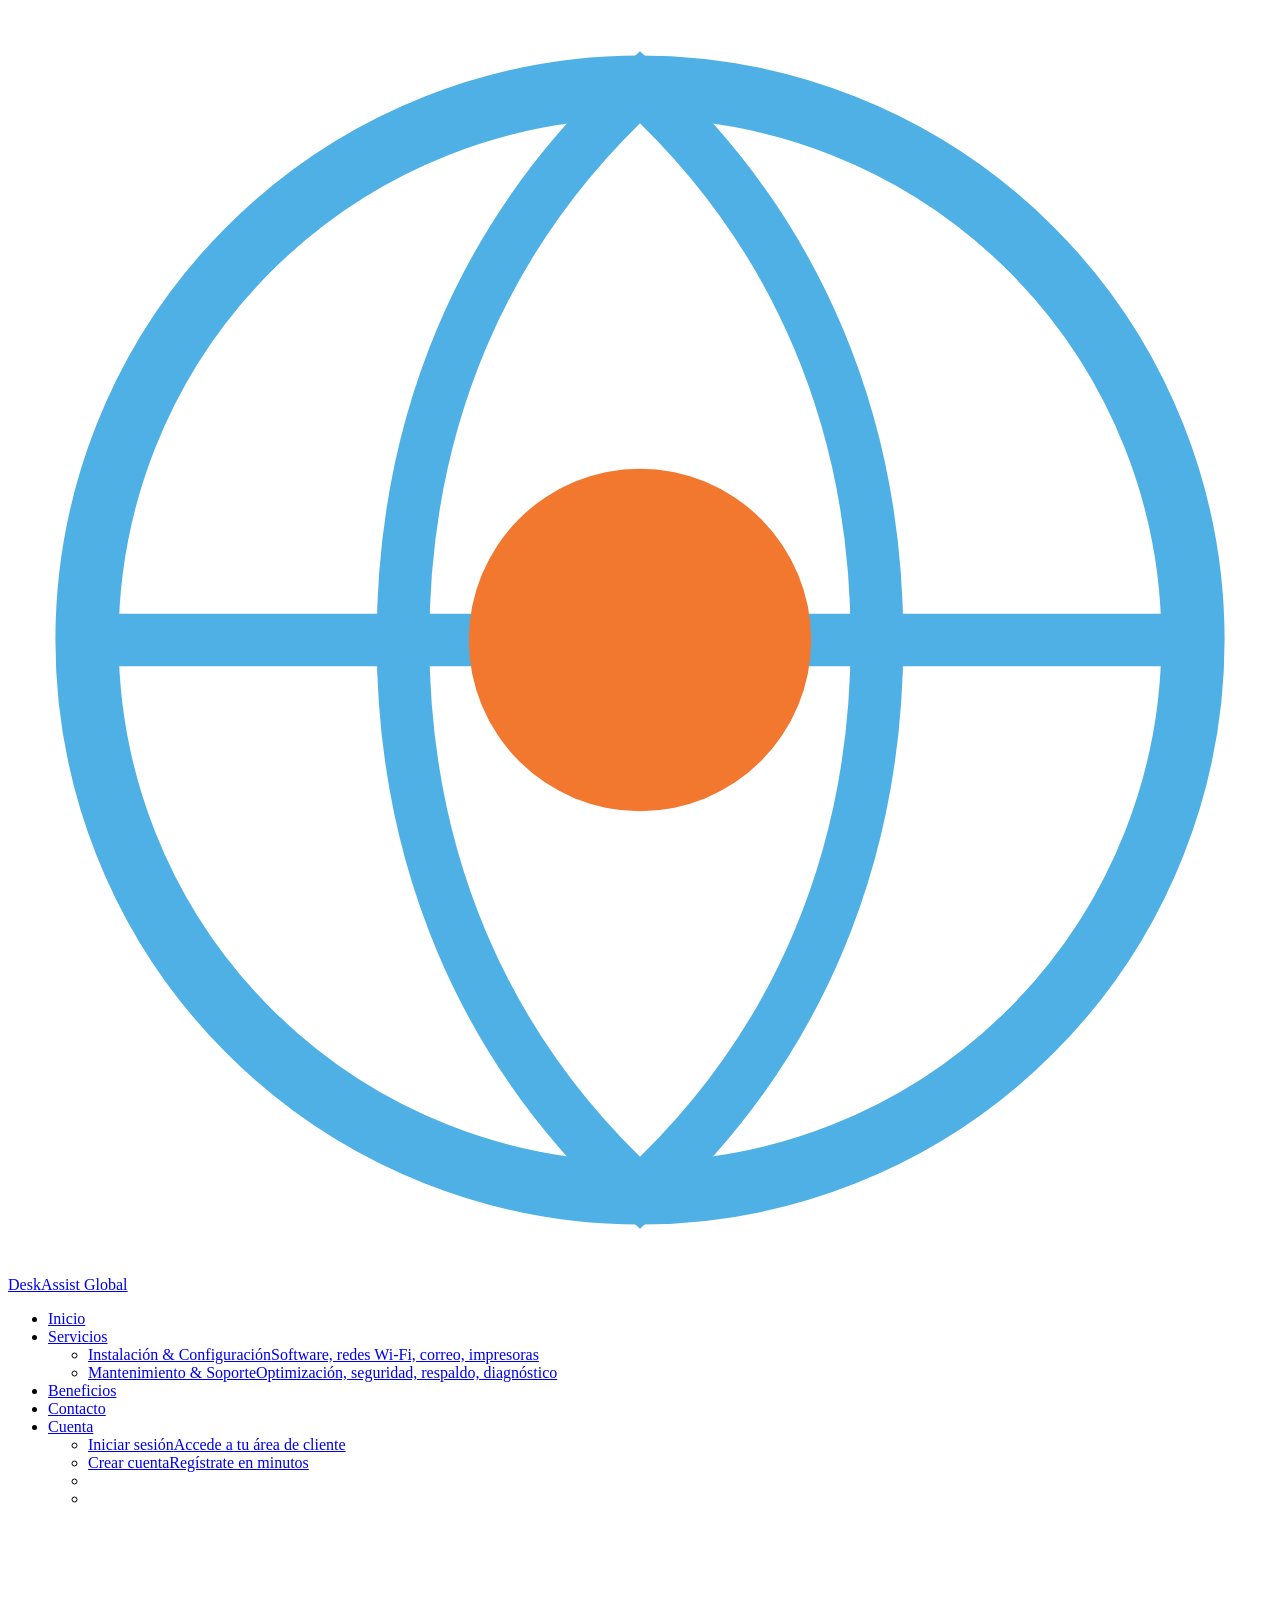
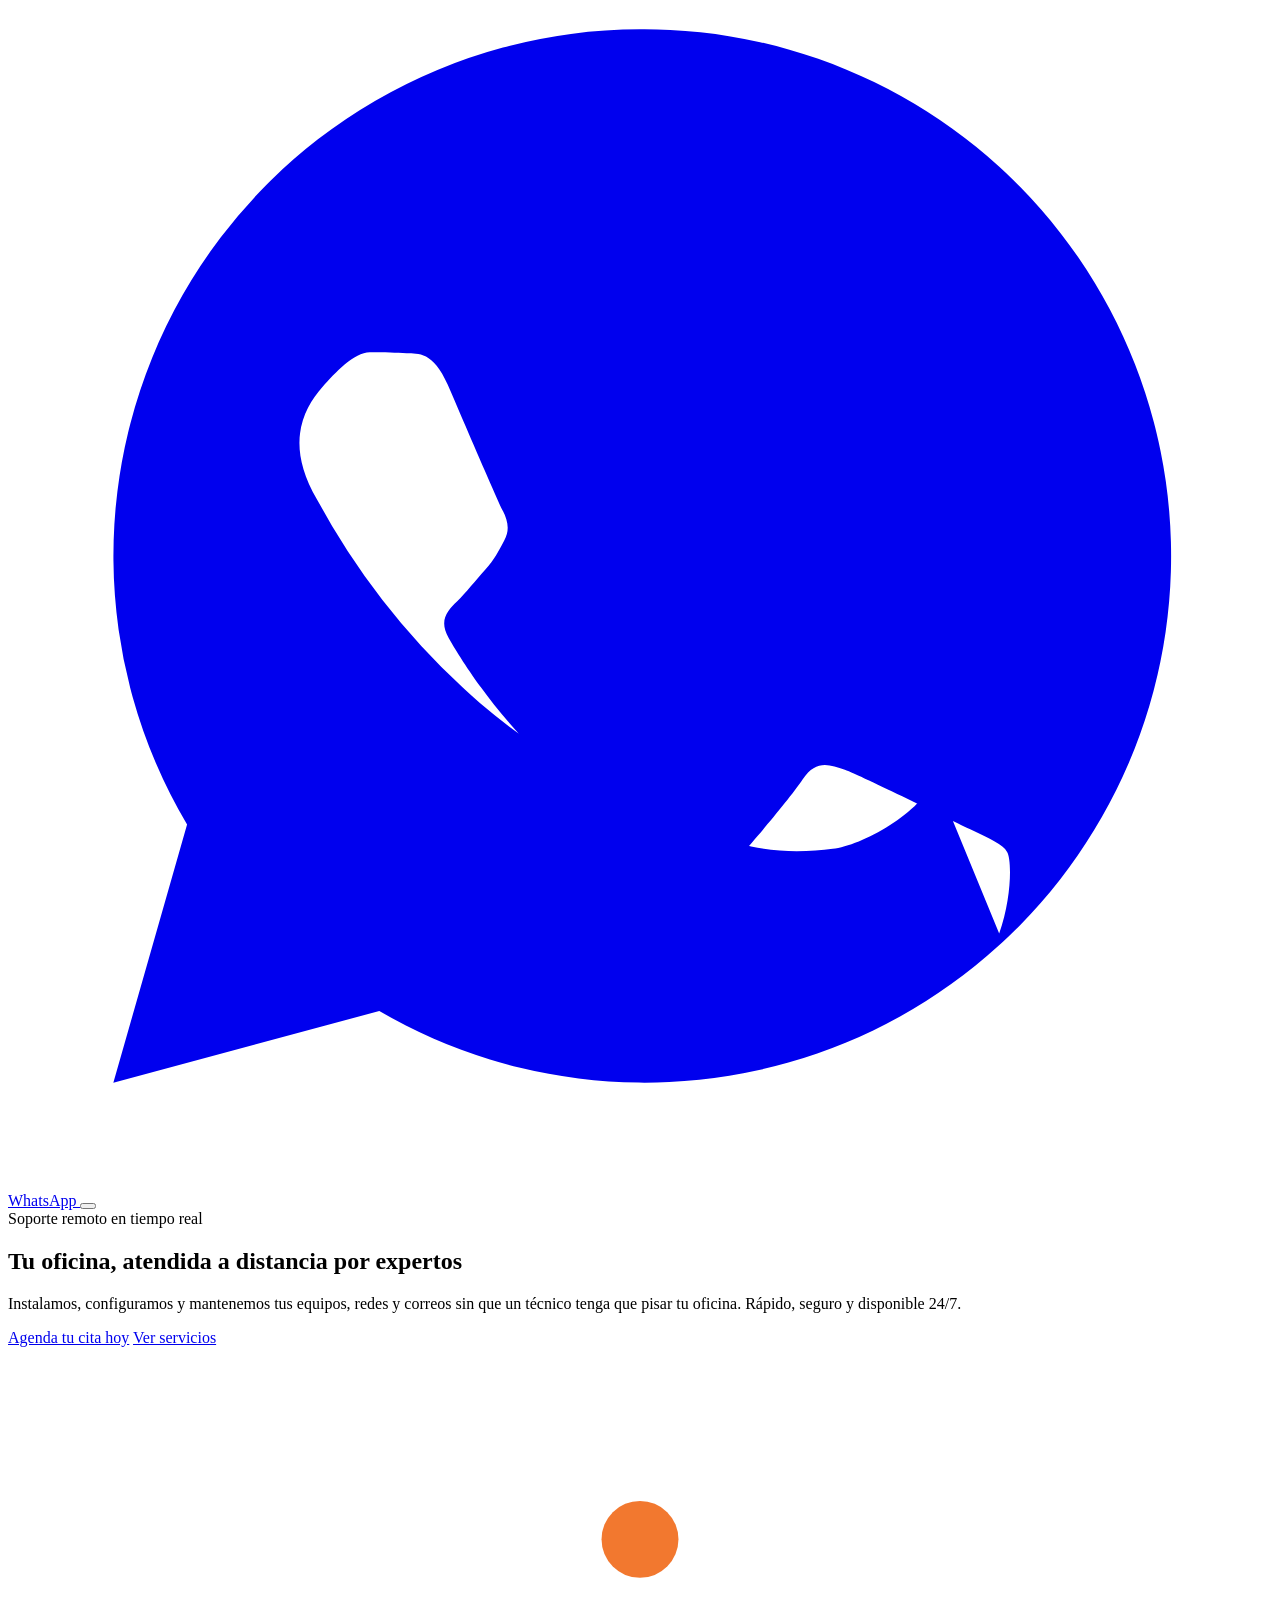
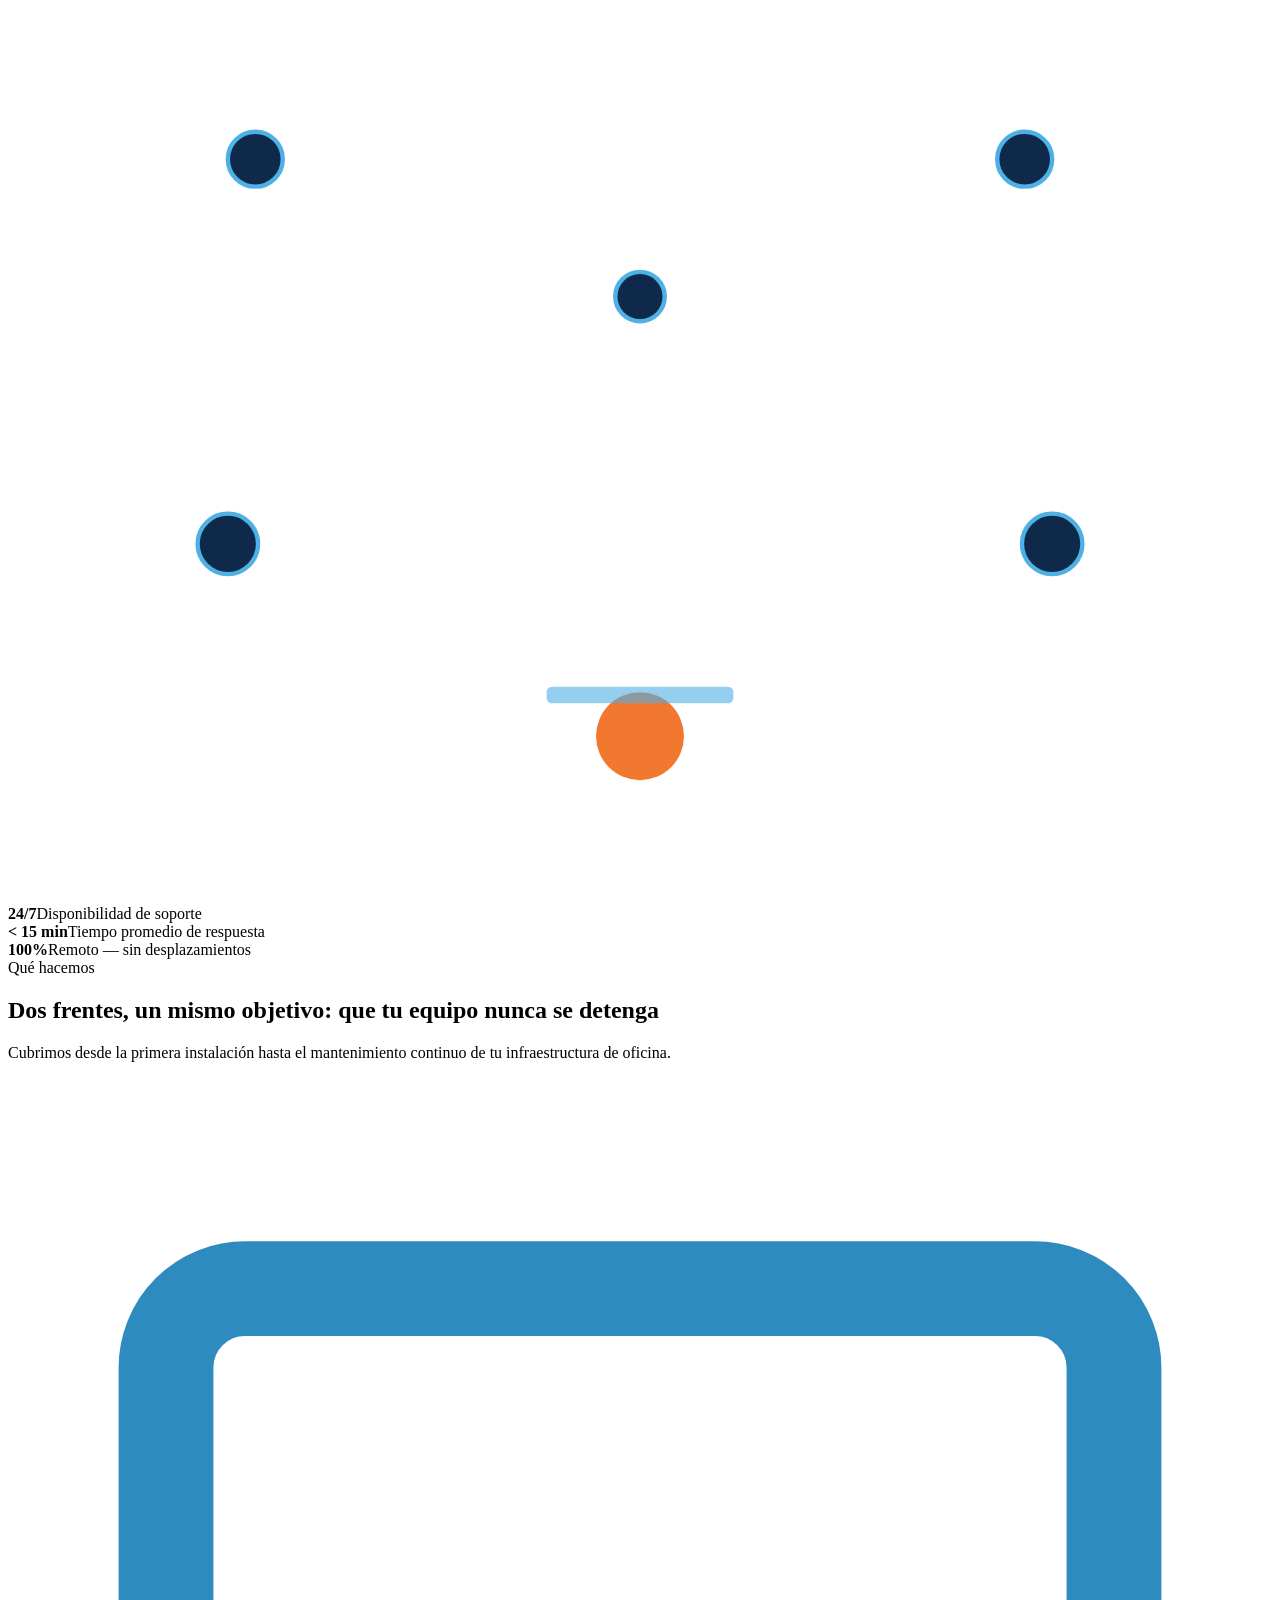
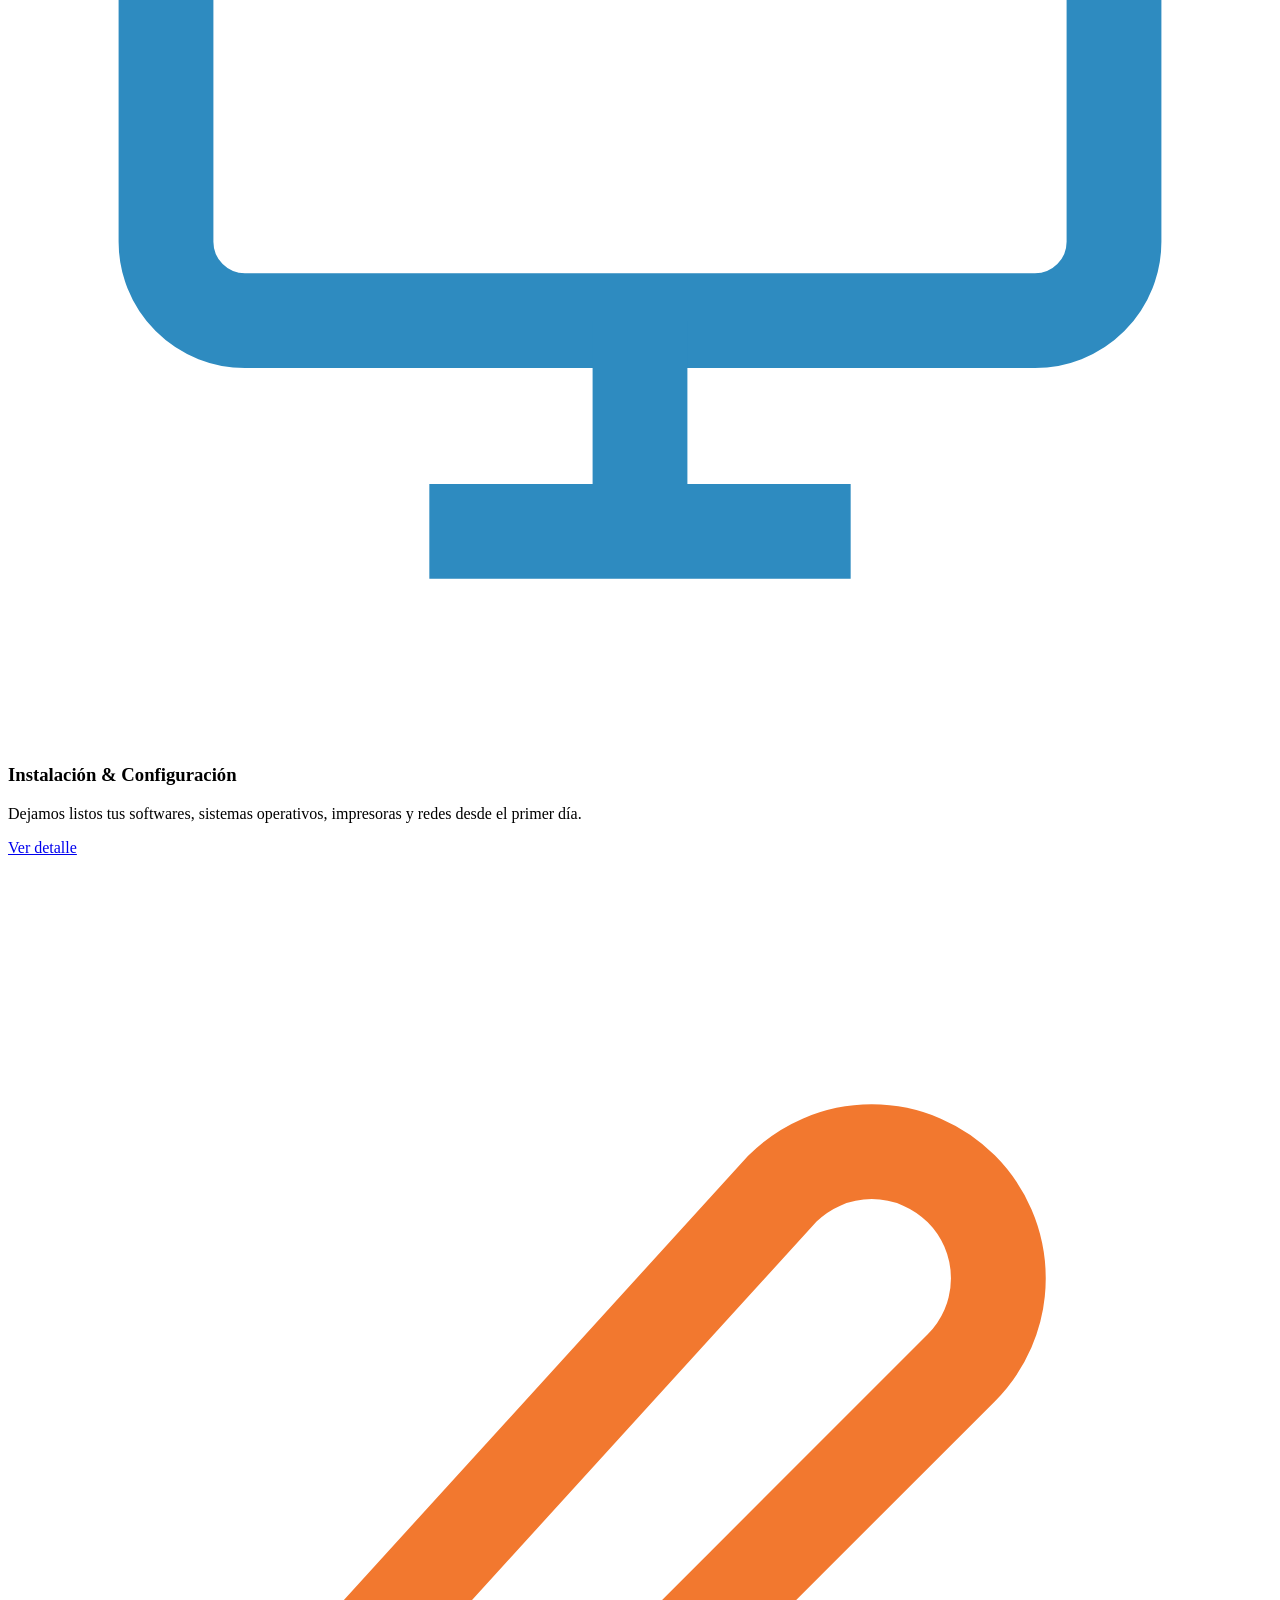
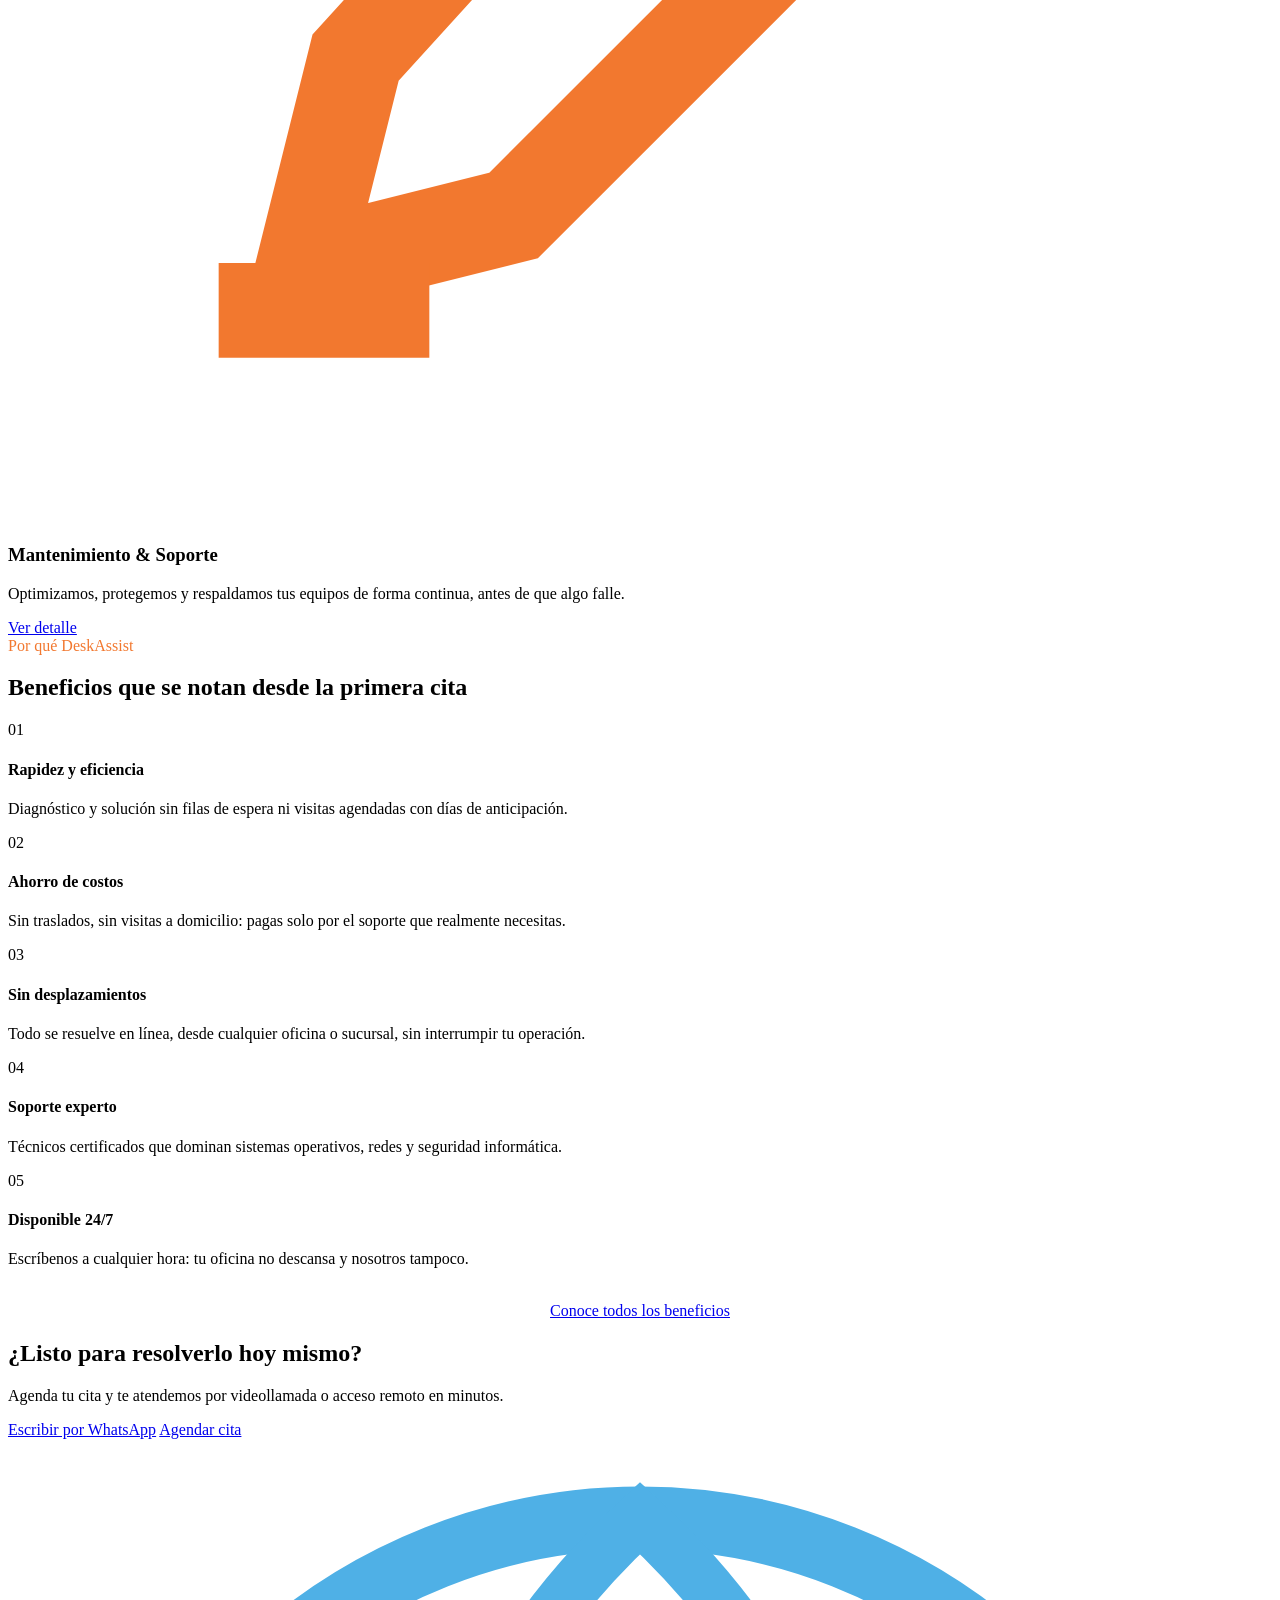
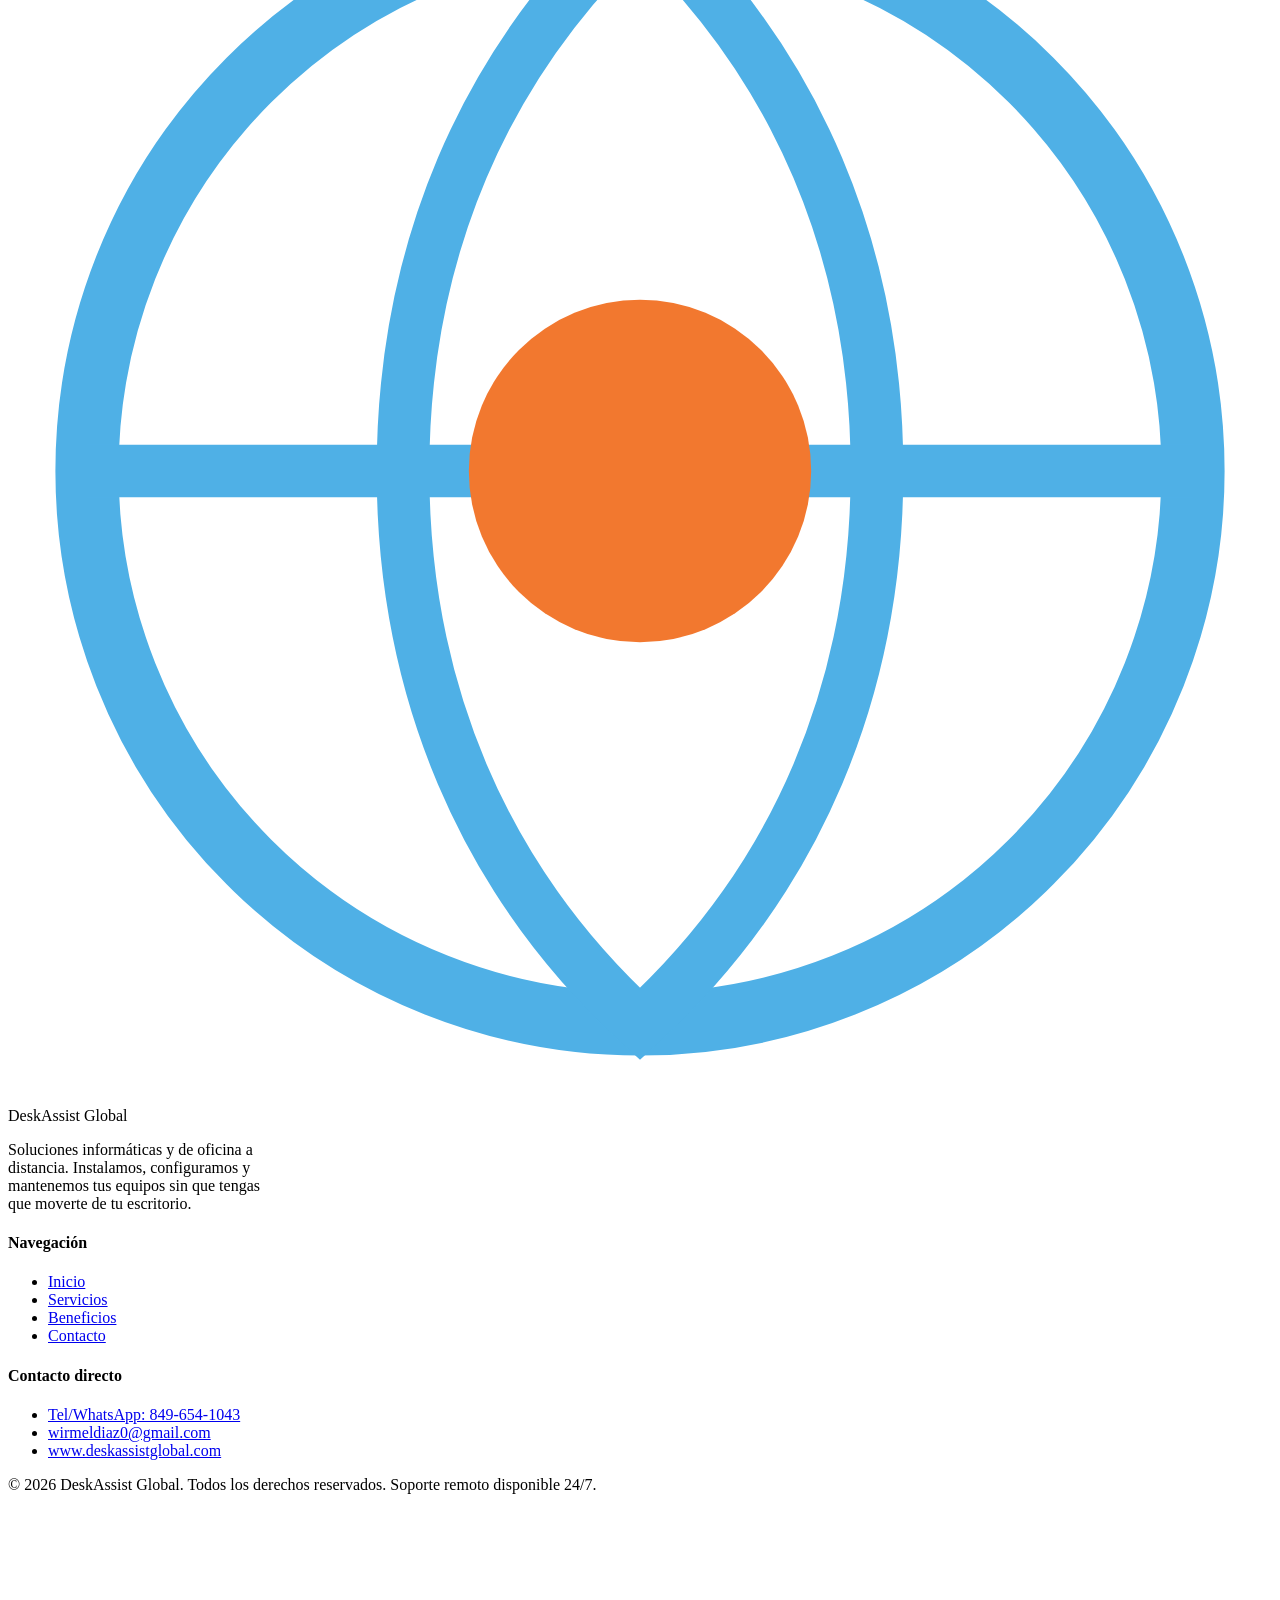
==== index.html @ b4b33234 "Add files via upload" ====
<!DOCTYPE html>
<html lang="es">
<head>
  <meta charset="UTF-8" />
  <meta name="viewport" content="width=device-width, initial-scale=1.0" />
  <title>DeskAssist Global — Soluciones informáticas y de oficina a distancia</title>
  <meta name="description" content="Instalación, configuración, mantenimiento y soporte técnico remoto para tu oficina, disponible 24/7." />
  <link rel="preconnect" href="https://fonts.googleapis.com">
  <link rel="preconnect" href="https://fonts.gstatic.com" crossorigin>
  <link href="https://fonts.googleapis.com/css2?family=Sora:wght@500;600;700;800&family=Inter:wght@400;500;600;700&display=swap" rel="stylesheet">
  <link rel="stylesheet" href="css/style.css" />
</head>
<body>
  <header class="site-header">
    <div class="header-inner">
      <a href="index.html" class="brand">
        <svg class="brand-mark" viewBox="0 0 48 48" fill="none" xmlns="http://www.w3.org/2000/svg" aria-hidden="true">
          <circle cx="24" cy="24" r="21" stroke="#4fb0e6" stroke-width="2.4"/>
          <path d="M3 24h42M24 3c6 5.5 9 12.8 9 21s-3 15.5-9 21c-6-5.5-9-12.8-9-21s3-15.5 9-21Z" stroke="#4fb0e6" stroke-width="2"/>
          <circle cx="24" cy="24" r="6.5" fill="#f2782f"/>
        </svg>
        DeskAssist <span class="brand-sub">Global</span>
      </a>

      <nav class="main-nav" id="mainNav" aria-label="Navegación principal">
        <ul>
          <li><a href="index.html">Inicio</a></li>
          <li class="has-dropdown">
            <a href="servicios.html">Servicios</a>
            <ul class="dropdown">
              <li><a href="servicios.html#instalacion">Instalación &amp; Configuración<span class="dd-desc">Software, redes Wi-Fi, correo, impresoras</span></a></li>
              <li><a href="servicios.html#mantenimiento">Mantenimiento &amp; Soporte<span class="dd-desc">Optimización, seguridad, respaldo, diagnóstico</span></a></li>
            </ul>
          </li>
          <li><a href="beneficios.html">Beneficios</a></li>
          <li><a href="contacto.html">Contacto</a></li>
          <li class="has-dropdown">
            <a href="login.html">Cuenta</a>
            <ul class="dropdown" id="accountDropdown">
              <li><a href="login.html" data-auth="guest">Iniciar sesión<span class="dd-desc">Accede a tu área de cliente</span></a></li>
              <li><a href="registro.html" data-auth="guest">Crear cuenta<span class="dd-desc">Regístrate en minutos</span></a></li>
              <li><a href="cuenta.html" data-auth="user" hidden>Mi cuenta<span class="dd-desc">Ver mis datos</span></a></li>
              <li><a href="#" data-auth="user" id="navLogout" hidden>Cerrar sesión<span class="dd-desc">Salir de tu cuenta</span></a></li>
            </ul>
          </li>
        </ul>
      </nav>

      <div class="header-actions">
        <a class="btn-whatsapp-nav" href="https://wa.me/18496541043?text=Hola%20DeskAssist%20Global,%20quisiera%20agendar%20una%20cita" target="_blank" rel="noopener">
          <svg viewBox="0 0 24 24" fill="currentColor" aria-hidden="true"><path d="M12 2a10 10 0 0 0-8.6 15.1L2 22l5.05-1.36A10 10 0 1 0 12 2Zm5.6 14.2c-.24.68-1.4 1.3-1.94 1.36-.5.06-1.12.09-1.8-.11a13.6 13.6 0 0 1-4.9-2.66 13.9 13.9 0 0 1-3.09-3.86c-.6-1.02-.29-1.7.1-2.14.24-.27.6-.66.9-.66.3 0 .5.01.7.02.22.01.5-.04.78.6.28.65.96 2.24 1.05 2.4.08.16.14.35.02.56-.12.22-.18.35-.36.55-.18.2-.37.44-.53.6-.18.17-.36.36-.16.7.2.35.9 1.5 1.95 2.42 1.35 1.2 2.48 1.57 2.84 1.75.36.17.57.14.79-.09.22-.24.9-1.04 1.14-1.4.24-.36.48-.3.8-.18.32.12 2.05.97 2.4 1.14.36.18.6.27.68.42.09.15.09.87-.15 1.55Z"/></svg>
          WhatsApp
        </a>
        <button class="menu-toggle" id="menuToggle" aria-label="Abrir menú" aria-expanded="false"><span></span></button>
      </div>
    </div>
  </header>
  <section class="hero">
    <div class="hero-grid">
      <div>
        <span class="hero-eyebrow">Soporte remoto en tiempo real</span>
        <h1>Tu oficina, atendida a distancia por expertos</h1>
        <p class="lead">Instalamos, configuramos y mantenemos tus equipos, redes y correos sin que un técnico tenga que pisar tu oficina. Rápido, seguro y disponible 24/7.</p>
        <div class="hero-ctas">
          <a class="btn btn-primary" href="contacto.html">Agenda tu cita hoy</a>
          <a class="btn btn-outline" href="servicios.html">Ver servicios</a>
        </div>
      </div>

      <div class="hero-art" aria-hidden="true">
        <svg viewBox="0 0 460 420" xmlns="http://www.w3.org/2000/svg">
          <defs>
            <style>
              .net-line{ stroke:#2e8bc0; stroke-width:1.4; opacity:0.55; stroke-dasharray:6 420; stroke-dashoffset:426; animation:draw 2.2s ease-out forwards; }
              .net-line.d2{ animation-delay:.15s; } .net-line.d3{ animation-delay:.3s; }
              .net-line.d4{ animation-delay:.45s; } .net-line.d5{ animation-delay:.6s; }
              @keyframes draw{ to{ stroke-dashoffset:0; } }
              .node{ fill:#0e2949; stroke:#4fb0e6; stroke-width:1.6; }
              .node-lg{ fill:#f2782f; stroke:none; }
            </style>
          </defs>
          <line class="net-line" x1="230" y1="70" x2="90" y2="150"/>
          <line class="net-line d2" x1="230" y1="70" x2="370" y2="150"/>
          <line class="net-line d3" x1="90" y1="150" x2="80" y2="290"/>
          <line class="net-line d4" x1="370" y1="150" x2="380" y2="290"/>
          <line class="net-line d5" x1="90" y1="150" x2="370" y2="150"/>
          <line class="net-line d3" x1="80" y1="290" x2="230" y2="360"/>
          <line class="net-line d4" x1="380" y1="290" x2="230" y2="360"/>
          <line class="net-line d2" x1="230" y1="70" x2="230" y2="200"/>
          <line class="net-line d5" x1="230" y1="200" x2="80" y2="290"/>
          <line class="net-line d5" x1="230" y1="200" x2="380" y2="290"/>

          <circle class="node node-lg" cx="230" cy="70" r="14"/>
          <circle class="node" cx="90" cy="150" r="10"/>
          <circle class="node" cx="370" cy="150" r="10"/>
          <circle class="node" cx="230" cy="200" r="9"/>
          <circle class="node" cx="80" cy="290" r="11"/>
          <circle class="node" cx="380" cy="290" r="11"/>
          <circle class="node node-lg" cx="230" cy="360" r="16"/>

          <rect x="196" y="342" width="68" height="6" rx="2" fill="#4fb0e6" opacity="0.6"/>
        </svg>
      </div>
    </div>

    <div class="container hero-stats">
      <div class="stat"><b>24/7</b><span>Disponibilidad de soporte</span></div>
      <div class="stat"><b>&lt; 15 min</b><span>Tiempo promedio de respuesta</span></div>
      <div class="stat"><b>100%</b><span>Remoto — sin desplazamientos</span></div>
    </div>
  </section>

  <section>
    <div class="container">
      <div class="section-head">
        <span class="kicker">Qué hacemos</span>
        <h2>Dos frentes, un mismo objetivo: que tu equipo nunca se detenga</h2>
        <p>Cubrimos desde la primera instalación hasta el mantenimiento continuo de tu infraestructura de oficina.</p>
      </div>

      <div class="service-grid">
        <div class="service-card">
          <div class="icon-wrap">
            <svg viewBox="0 0 24 24" fill="none" stroke="#2e8bc0" stroke-width="1.8"><rect x="3" y="4" width="18" height="12" rx="1.5"/><path d="M8 20h8M12 16v4"/></svg>
          </div>
          <h3>Instalación &amp; Configuración</h3>
          <p>Dejamos listos tus softwares, sistemas operativos, impresoras y redes desde el primer día.</p>
          <a class="btn btn-ghost-navy" href="servicios.html#instalacion" style="margin-top:6px;">Ver detalle</a>
        </div>

        <div class="service-card accent-ember">
          <div class="icon-wrap">
            <svg viewBox="0 0 24 24" fill="none" stroke="#f2782f" stroke-width="1.8"><path d="M14.7 6.3a2.4 2.4 0 0 1 3.4 3.4l-8.5 8.5-4 1 1-4 8.1-8.9Z"/><path d="M4 20h4"/></svg>
          </div>
          <h3>Mantenimiento &amp; Soporte</h3>
          <p>Optimizamos, protegemos y respaldamos tus equipos de forma continua, antes de que algo falle.</p>
          <a class="btn btn-ghost-navy" href="servicios.html#mantenimiento" style="margin-top:6px;">Ver detalle</a>
        </div>
      </div>
    </div>
  </section>

  <section class="on-navy">
    <div class="container">
      <div class="section-head">
        <span class="kicker" style="color:#f2782f;">Por qué DeskAssist</span>
        <h2>Beneficios que se notan desde la primera cita</h2>
      </div>
      <div class="benefit-strip">
        <div class="benefit-cell">
          <div class="num">01</div>
          <h4>Rapidez y eficiencia</h4>
          <p>Diagnóstico y solución sin filas de espera ni visitas agendadas con días de anticipación.</p>
        </div>
        <div class="benefit-cell">
          <div class="num">02</div>
          <h4>Ahorro de costos</h4>
          <p>Sin traslados, sin visitas a domicilio: pagas solo por el soporte que realmente necesitas.</p>
        </div>
        <div class="benefit-cell">
          <div class="num">03</div>
          <h4>Sin desplazamientos</h4>
          <p>Todo se resuelve en línea, desde cualquier oficina o sucursal, sin interrumpir tu operación.</p>
        </div>
        <div class="benefit-cell">
          <div class="num">04</div>
          <h4>Soporte experto</h4>
          <p>Técnicos certificados que dominan sistemas operativos, redes y seguridad informática.</p>
        </div>
        <div class="benefit-cell">
          <div class="num">05</div>
          <h4>Disponible 24/7</h4>
          <p>Escríbenos a cualquier hora: tu oficina no descansa y nosotros tampoco.</p>
        </div>
      </div>
      <div style="text-align:center; margin-top:34px;">
        <a class="btn btn-primary" href="beneficios.html">Conoce todos los beneficios</a>
      </div>
    </div>
  </section>

  <section class="bg-mist">
    <div class="container">
      <div class="cta-band">
        <div>
          <h2>¿Listo para resolverlo hoy mismo?</h2>
          <p>Agenda tu cita y te atendemos por videollamada o acceso remoto en minutos.</p>
        </div>
        <div class="hero-ctas" style="margin-top:0;">
          <a class="btn btn-outline" href="https://wa.me/18496541043" target="_blank" rel="noopener">Escribir por WhatsApp</a>
          <a class="btn btn-primary" href="contacto.html">Agendar cita</a>
        </div>
      </div>
    </div>
  </section>
  <footer class="site-footer">
    <div class="container">
      <div class="footer-grid">
        <div>
          <div class="footer-brand">
            <svg viewBox="0 0 48 48" fill="none" xmlns="http://www.w3.org/2000/svg" aria-hidden="true">
              <circle cx="24" cy="24" r="21" stroke="#4fb0e6" stroke-width="2.4"/>
              <path d="M3 24h42M24 3c6 5.5 9 12.8 9 21s-3 15.5-9 21c-6-5.5-9-12.8-9-21s3-15.5 9-21Z" stroke="#4fb0e6" stroke-width="2"/>
              <circle cx="24" cy="24" r="6.5" fill="#f2782f"/>
            </svg>
            DeskAssist Global
          </div>
          <p style="max-width:34ch;">Soluciones informáticas y de oficina a distancia. Instalamos, configuramos y mantenemos tus equipos sin que tengas que moverte de tu escritorio.</p>
        </div>
        <div>
          <h4>Navegación</h4>
          <ul>
            <li><a href="index.html">Inicio</a></li>
            <li><a href="servicios.html">Servicios</a></li>
            <li><a href="beneficios.html">Beneficios</a></li>
            <li><a href="contacto.html">Contacto</a></li>
          </ul>
        </div>
        <div>
          <h4>Contacto directo</h4>
          <ul>
            <li><a href="https://wa.me/18496541043" target="_blank" rel="noopener">Tel/WhatsApp: 849-654-1043</a></li>
            <li><a href="mailto:wirmeldiaz0@gmail.com">wirmeldiaz0@gmail.com</a></li>
            <li><a href="https://www.deskassistglobal.com" target="_blank" rel="noopener">www.deskassistglobal.com</a></li>
          </ul>
        </div>
      </div>
      <div class="footer-bottom">
        <span>© 2026 DeskAssist Global. Todos los derechos reservados.</span>
        <span>Soporte remoto disponible 24/7.</span>
      </div>
    </div>
  </footer>

  <a class="wa-float" href="https://wa.me/18496541043?text=Hola%20DeskAssist%20Global,%20necesito%20soporte" target="_blank" rel="noopener" aria-label="Escribir por WhatsApp">
    <svg viewBox="0 0 24 24" fill="#ffffff" aria-hidden="true"><path d="M12 2a10 10 0 0 0-8.6 15.1L2 22l5.05-1.36A10 10 0 1 0 12 2Zm5.6 14.2c-.24.68-1.4 1.3-1.94 1.36-.5.06-1.12.09-1.8-.11a13.6 13.6 0 0 1-4.9-2.66 13.9 13.9 0 0 1-3.09-3.86c-.6-1.02-.29-1.7.1-2.14.24-.27.6-.66.9-.66.3 0 .5.01.7.02.22.01.5-.04.78.6.28.65.96 2.24 1.05 2.4.08.16.14.35.02.56-.12.22-.18.35-.36.55-.18.2-.37.44-.53.6-.18.17-.36.36-.16.7.2.35.9 1.5 1.95 2.42 1.35 1.2 2.48 1.57 2.84 1.75.36.17.57.14.79-.09.22-.24.9-1.04 1.14-1.4.24-.36.48-.3.8-.18.32.12 2.05.97 2.4 1.14.36.18.6.27.68.42.09.15.09.87-.15 1.55Z"/></svg>
  </a>

  <script src="js/auth.js"></script>
  <script src="js/main.js"></script>
</body>
</html>
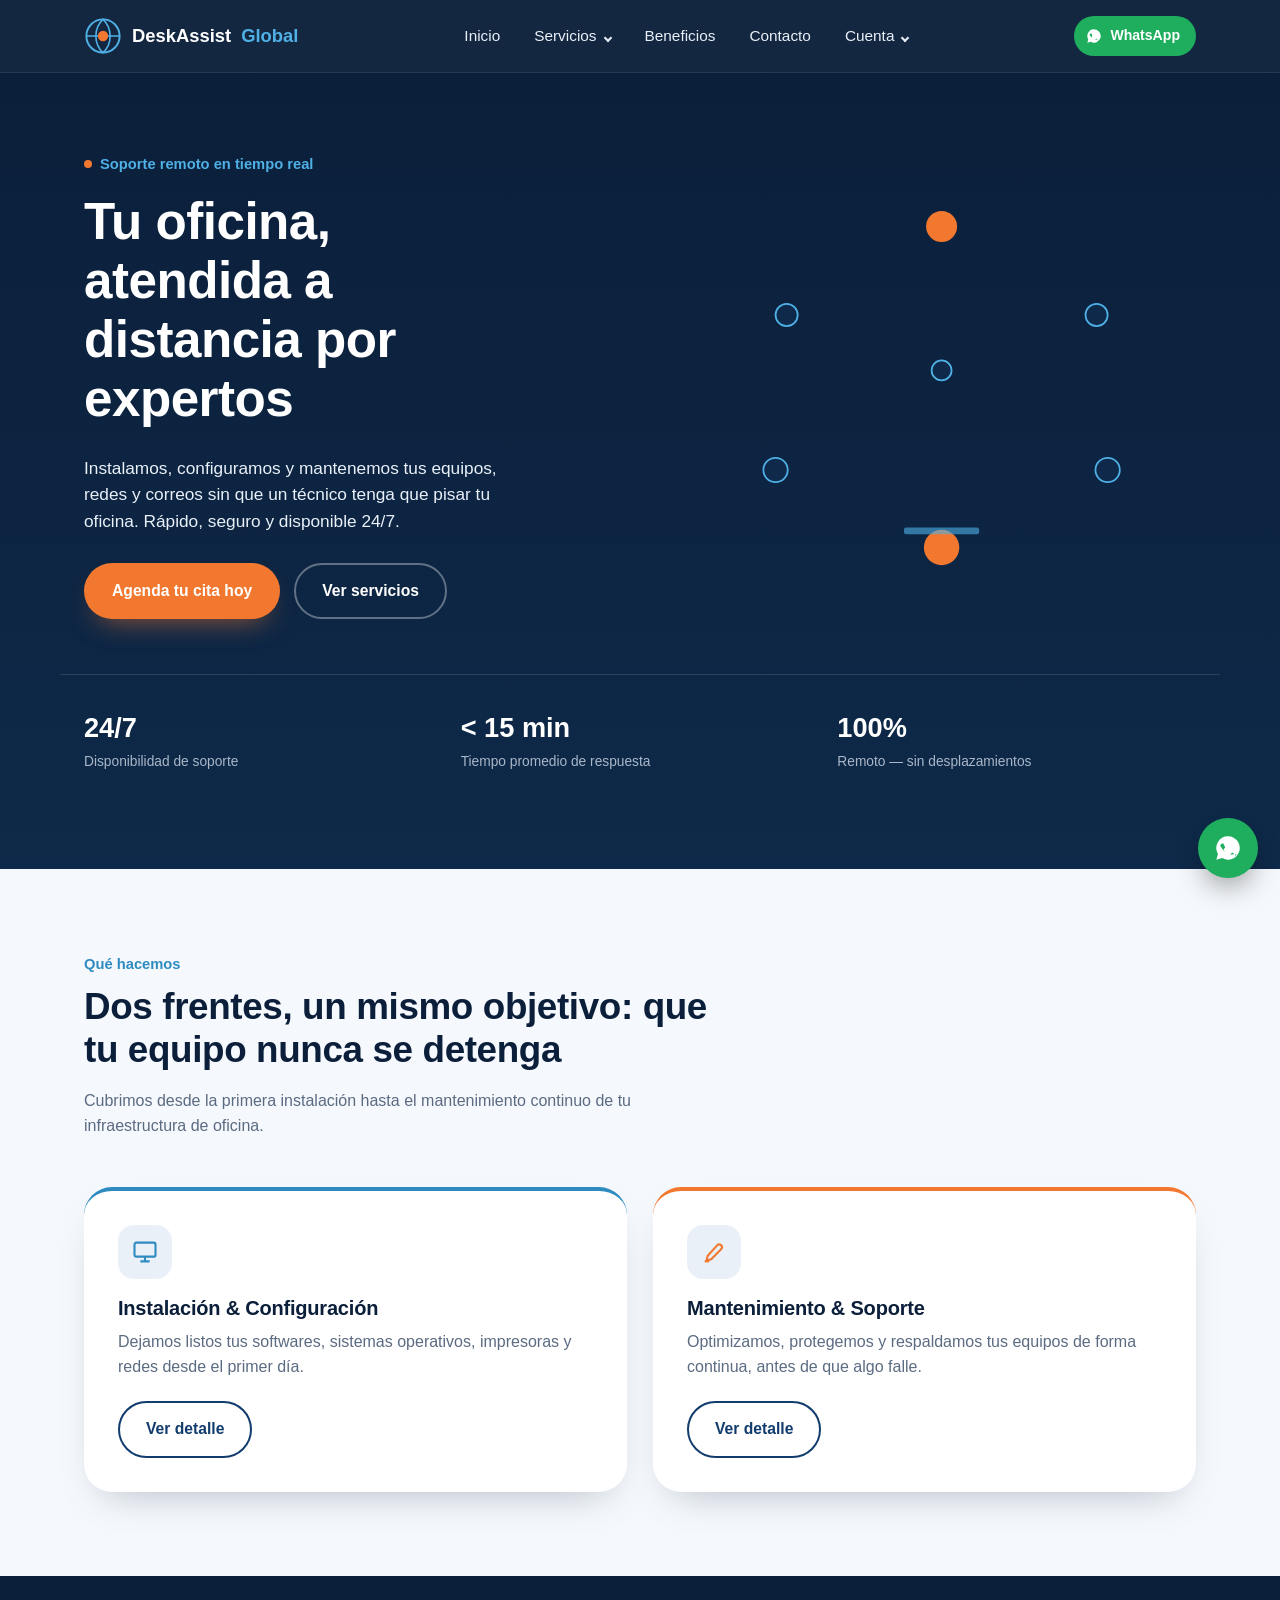
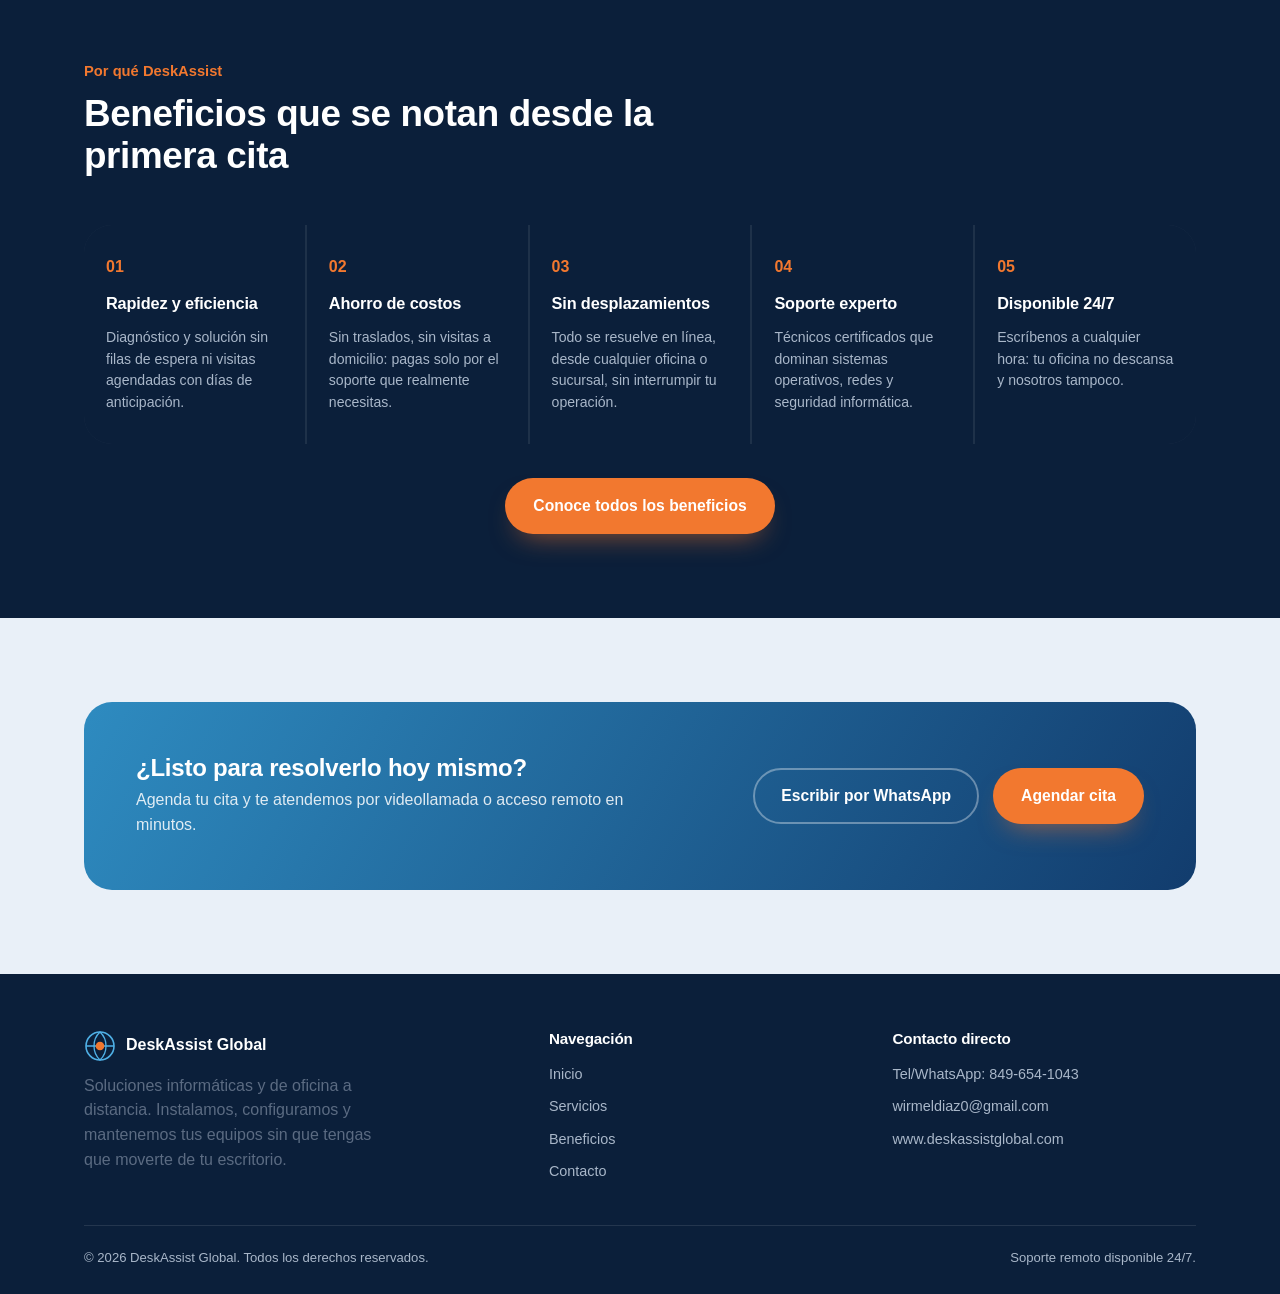
==== commit c92d3d9f: "Update index.html" ====
--- a/index.html
+++ b/index.html
@@ -8,7 +8,7 @@
   <link rel="preconnect" href="https://fonts.googleapis.com">
   <link rel="preconnect" href="https://fonts.gstatic.com" crossorigin>
   <link href="https://fonts.googleapis.com/css2?family=Sora:wght@500;600;700;800&family=Inter:wght@400;500;600;700&display=swap" rel="stylesheet">
-  <link rel="stylesheet" href="css/style.css" />
+  <link rel="stylesheet" href="style.css" />
 </head>
 <body>
   <header class="site-header">
--- a/style.css
+++ b/style.css
@@ -0,0 +1,719 @@
+/* ============================================================
+   DeskAssist Global — sistema de diseño
+   Paleta: navío (Ink Navy), azul señal (Signal Blue), naranja
+   ámbar (Ember Orange, tomado del globo del logo), niebla (Mist)
+   Tipografía: Sora (display, geométrica/técnica) + Inter (texto)
+   Concepto: "mapa de red" — nodos y líneas que evocan soporte
+   remoto y conexión, heredado de las formas facetadas del flyer.
+   ============================================================ */
+
+:root{
+  --ink-900:#0b1f3a;
+  --ink-800:#123c6d;
+  --signal-500:#2e8bc0;
+  --signal-400:#4fb0e6;
+  --ember-500:#f2782f;
+  --ember-600:#d9631d;
+  --mist-050:#f5f8fc;
+  --mist-100:#e9f0f8;
+  --slate-500:#5b6b82;
+  --slate-300:#a9b7c9;
+  --white:#ffffff;
+
+  --font-display:'Sora', 'Segoe UI', sans-serif;
+  --font-body:'Inter', 'Segoe UI', sans-serif;
+
+  --radius-sm:6px;
+  --radius-md:14px;
+  --radius-lg:28px;
+
+  --shadow-card: 0 18px 40px -22px rgba(11,31,58,0.35);
+  --container: 1160px;
+}
+
+*, *::before, *::after{ box-sizing:border-box; }
+
+@media (prefers-reduced-motion: reduce){
+  *{ animation-duration:0.001ms !important; animation-iteration-count:1 !important; transition-duration:0.001ms !important; }
+}
+
+html{ scroll-behavior:smooth; }
+
+body{
+  margin:0;
+  font-family:var(--font-body);
+  color:var(--ink-900);
+  background:var(--mist-050);
+  line-height:1.55;
+  -webkit-font-smoothing:antialiased;
+}
+
+img{ max-width:100%; display:block; }
+
+a{ color:inherit; text-decoration:none; }
+
+h1,h2,h3,h4{
+  font-family:var(--font-display);
+  color:var(--ink-900);
+  line-height:1.15;
+  margin:0 0 0.5em;
+  letter-spacing:-0.01em;
+}
+
+p{ margin:0 0 1em; color:var(--slate-500); max-width:62ch; }
+
+ul{ margin:0; padding:0; list-style:none; }
+
+.container{
+  width:100%;
+  max-width:var(--container);
+  margin:0 auto;
+  padding:0 24px;
+}
+
+:focus-visible{
+  outline:3px solid var(--ember-500);
+  outline-offset:3px;
+}
+
+/* ---------- botones ---------- */
+.btn{
+  display:inline-flex;
+  align-items:center;
+  gap:8px;
+  padding:14px 26px;
+  border-radius:999px;
+  font-family:var(--font-display);
+  font-weight:600;
+  font-size:0.98rem;
+  border:2px solid transparent;
+  cursor:pointer;
+  transition:transform 0.18s ease, box-shadow 0.18s ease;
+}
+.btn:hover{ transform:translateY(-2px); }
+
+.btn-primary{
+  background:var(--ember-500);
+  color:var(--white);
+  box-shadow:0 14px 28px -14px rgba(242,120,47,0.65);
+}
+.btn-primary:hover{ background:var(--ember-600); }
+
+.btn-outline{
+  background:transparent;
+  border-color:rgba(255,255,255,0.35);
+  color:var(--white);
+}
+.btn-outline:hover{ border-color:var(--white); }
+
+.btn-ghost-navy{
+  background:transparent;
+  border-color:var(--ink-800);
+  color:var(--ink-800);
+}
+.btn-ghost-navy:hover{ background:var(--ink-800); color:var(--white); }
+
+/* ============================================================
+   HEADER / NAV
+   ============================================================ */
+.site-header{
+  position:sticky;
+  top:0;
+  z-index:100;
+  background:rgba(11,31,58,0.96);
+  backdrop-filter:blur(6px);
+  border-bottom:1px solid rgba(255,255,255,0.08);
+}
+
+.header-inner{
+  max-width:var(--container);
+  margin:0 auto;
+  padding:14px 24px;
+  display:flex;
+  align-items:center;
+  justify-content:space-between;
+  gap:20px;
+}
+
+.brand{
+  display:flex;
+  align-items:center;
+  gap:10px;
+  color:var(--white);
+  font-family:var(--font-display);
+  font-weight:700;
+  font-size:1.15rem;
+  white-space:nowrap;
+}
+.brand .brand-mark{ width:38px; height:38px; flex:none; }
+.brand .brand-sub{ color:var(--signal-400); font-weight:600; }
+
+.main-nav > ul{
+  display:flex;
+  align-items:center;
+  gap:6px;
+}
+
+.main-nav a{
+  display:block;
+  padding:10px 14px;
+  color:var(--mist-100);
+  font-weight:500;
+  font-size:0.96rem;
+  border-radius:var(--radius-sm);
+  transition:color 0.15s ease, background 0.15s ease;
+}
+.main-nav > ul > li > a:hover,
+.main-nav > ul > li.active > a{
+  color:var(--white);
+  background:rgba(255,255,255,0.08);
+}
+
+.has-dropdown{ position:relative; }
+.has-dropdown > a::after{
+  content:'';
+  display:inline-block;
+  width:6px; height:6px;
+  border-right:2px solid currentColor;
+  border-bottom:2px solid currentColor;
+  transform:rotate(45deg);
+  margin-left:8px;
+  transition:transform 0.15s ease;
+}
+.has-dropdown.open > a::after{ transform:rotate(225deg); }
+
+.dropdown{
+  position:absolute;
+  top:calc(100% + 8px);
+  left:0;
+  min-width:280px;
+  background:var(--white);
+  border-radius:var(--radius-md);
+  box-shadow:var(--shadow-card);
+  padding:8px;
+  opacity:0;
+  visibility:hidden;
+  transform:translateY(6px);
+  transition:opacity 0.16s ease, transform 0.16s ease, visibility 0.16s;
+}
+.has-dropdown.open .dropdown,
+.has-dropdown:hover .dropdown{
+  opacity:1;
+  visibility:visible;
+  transform:translateY(0);
+}
+.dropdown a{
+  color:var(--ink-900);
+  border-radius:var(--radius-sm);
+  padding:11px 14px;
+  font-size:0.92rem;
+}
+.dropdown a:hover{ background:var(--mist-100); color:var(--signal-500); }
+.dropdown .dd-desc{ display:block; font-size:0.78rem; color:var(--slate-500); font-weight:400; margin-top:2px; }
+
+.header-actions{ display:flex; align-items:center; gap:10px; }
+
+.btn-whatsapp-nav{
+  display:flex;
+  align-items:center;
+  gap:8px;
+  padding:9px 16px 9px 12px;
+  border-radius:999px;
+  background:#1fae5e;
+  color:var(--white);
+  font-weight:600;
+  font-size:0.88rem;
+  white-space:nowrap;
+}
+.btn-whatsapp-nav:hover{ background:#189151; }
+.btn-whatsapp-nav svg{ width:16px; height:16px; flex:none; }
+
+.menu-toggle{
+  display:none;
+  width:42px; height:42px;
+  border-radius:var(--radius-sm);
+  border:1px solid rgba(255,255,255,0.25);
+  background:transparent;
+  position:relative;
+  cursor:pointer;
+}
+.menu-toggle span, .menu-toggle span::before, .menu-toggle span::after{
+  content:'';
+  position:absolute;
+  left:11px; right:11px;
+  height:2px;
+  background:var(--white);
+  transition:transform 0.2s ease, opacity 0.2s ease, top 0.2s ease;
+}
+.menu-toggle span{ top:20px; }
+.menu-toggle span::before{ top:-7px; }
+.menu-toggle span::after{ top:7px; }
+.menu-toggle.open span{ background:transparent; }
+.menu-toggle.open span::before{ top:0; transform:rotate(45deg); background:var(--white); }
+.menu-toggle.open span::after{ top:0; transform:rotate(-45deg); background:var(--white); }
+
+/* ---------- Mobile nav ---------- */
+@media (max-width: 880px){
+  .menu-toggle{ display:block; }
+
+  .main-nav{
+    position:fixed;
+    inset:0 0 0 auto;
+    top:69px;
+    width:min(320px, 84vw);
+    height:calc(100vh - 69px);
+    background:var(--ink-900);
+    padding:18px;
+    transform:translateX(100%);
+    transition:transform 0.28s ease;
+    overflow-y:auto;
+    box-shadow:-18px 0 40px rgba(0,0,0,0.25);
+  }
+  .main-nav.open{ transform:translateX(0); }
+
+  .main-nav > ul{ flex-direction:column; align-items:stretch; gap:2px; }
+  .main-nav > ul > li > a{ padding:14px 12px; font-size:1.02rem; }
+
+  .has-dropdown > a::after{ float:right; margin-top:6px; }
+
+  .dropdown{
+    position:static;
+    box-shadow:none;
+    background:rgba(255,255,255,0.04);
+    opacity:1; visibility:visible; transform:none;
+    display:none;
+    margin:2px 0 6px;
+  }
+  .has-dropdown.open .dropdown{ display:block; }
+  .dropdown a{ color:var(--mist-100); }
+  .dropdown a:hover{ background:rgba(255,255,255,0.08); color:var(--signal-400); }
+  .dropdown .dd-desc{ color:var(--slate-300); }
+
+  .header-actions .btn-whatsapp-nav{ display:none; }
+}
+
+/* ============================================================
+   HERO — malla de nodos
+   ============================================================ */
+.hero{
+  position:relative;
+  background:linear-gradient(180deg, var(--ink-900) 0%, #0e2949 100%);
+  color:var(--white);
+  overflow:hidden;
+  padding:76px 0 96px;
+}
+.hero-grid{
+  max-width:var(--container);
+  margin:0 auto;
+  padding:0 24px;
+  display:grid;
+  grid-template-columns:1.05fr 0.95fr;
+  gap:40px;
+  align-items:center;
+  position:relative;
+  z-index:2;
+}
+.hero-eyebrow{
+  display:inline-flex;
+  align-items:center;
+  gap:8px;
+  color:var(--signal-400);
+  font-family:var(--font-display);
+  font-weight:600;
+  font-size:0.92rem;
+  margin-bottom:18px;
+}
+.hero-eyebrow::before{
+  content:'';
+  width:8px; height:8px;
+  border-radius:50%;
+  background:var(--ember-500);
+}
+.hero h1{
+  font-size:clamp(2.1rem, 4.4vw, 3.2rem);
+  color:var(--white);
+  max-width:14ch;
+}
+.hero p.lead{
+  color:var(--mist-100);
+  font-size:1.08rem;
+  max-width:46ch;
+}
+.hero-ctas{ display:flex; gap:14px; flex-wrap:wrap; margin-top:28px; }
+
+.hero-art{ position:relative; }
+.hero-art svg{ width:100%; height:auto; }
+
+.hero-stats{
+  display:grid;
+  grid-template-columns:repeat(3,1fr);
+  gap:18px;
+  margin-top:52px;
+  padding-top:32px;
+  border-top:1px solid rgba(255,255,255,0.12);
+  position:relative;
+  z-index:2;
+}
+.hero-stats .stat b{
+  display:block;
+  font-family:var(--font-display);
+  font-size:1.7rem;
+  color:var(--white);
+}
+.hero-stats .stat span{ color:var(--slate-300); font-size:0.86rem; }
+
+@media (max-width: 880px){
+  .hero-grid{ grid-template-columns:1fr; }
+  .hero-art{ order:-1; max-width:340px; margin:0 auto; }
+  .hero-stats{ grid-template-columns:1fr 1fr; }
+}
+
+/* ============================================================
+   Secciones generales
+   ============================================================ */
+section{ padding:84px 0; }
+.section-tight{ padding:56px 0; }
+
+.section-head{ max-width:640px; margin-bottom:48px; }
+.section-head h2{ font-size:clamp(1.7rem, 3vw, 2.3rem); }
+.section-head .kicker{
+  font-family:var(--font-display);
+  font-weight:600;
+  color:var(--signal-500);
+  font-size:0.92rem;
+  margin-bottom:10px;
+  display:block;
+}
+
+.on-navy{ background:var(--ink-900); color:var(--white); }
+.on-navy p{ color:var(--slate-300); }
+.on-navy h2, .on-navy h3{ color:var(--white); }
+
+.bg-mist{ background:var(--mist-100); }
+
+/* ---------- tarjetas de servicio ---------- */
+.service-grid{
+  display:grid;
+  grid-template-columns:repeat(2, 1fr);
+  gap:26px;
+}
+.service-card{
+  background:var(--white);
+  border-radius:var(--radius-lg);
+  padding:34px;
+  box-shadow:var(--shadow-card);
+  border-top:4px solid var(--signal-500);
+}
+.service-card.accent-ember{ border-top-color:var(--ember-500); }
+.service-card .icon-wrap{
+  width:54px; height:54px;
+  border-radius:16px;
+  background:var(--mist-100);
+  display:flex; align-items:center; justify-content:center;
+  margin-bottom:18px;
+}
+.service-card .icon-wrap svg{ width:28px; height:28px; }
+.service-card h3{ font-size:1.25rem; }
+.service-card ul{ margin-top:16px; display:flex; flex-direction:column; gap:10px; }
+.service-card ul li{
+  display:flex;
+  gap:10px;
+  align-items:flex-start;
+  font-size:0.95rem;
+  color:var(--ink-900);
+}
+.service-card ul li::before{
+  content:'';
+  width:7px; height:7px;
+  margin-top:7px;
+  flex:none;
+  border-radius:2px;
+  background:var(--ember-500);
+  transform:rotate(45deg);
+}
+
+@media (max-width: 720px){
+  .service-grid{ grid-template-columns:1fr; }
+}
+
+/* ---------- beneficios ---------- */
+.benefit-strip{
+  display:grid;
+  grid-template-columns:repeat(5, 1fr);
+  gap:2px;
+  background:rgba(255,255,255,0.08);
+  border-radius:var(--radius-lg);
+  overflow:hidden;
+}
+.benefit-cell{
+  background:var(--ink-900);
+  padding:30px 22px;
+  display:flex;
+  flex-direction:column;
+  gap:14px;
+}
+.benefit-cell .num{ font-family:var(--font-display); color:var(--ember-500); font-weight:700; }
+.benefit-cell h4{ color:var(--white); font-size:1.02rem; margin:0; }
+.benefit-cell p{ color:var(--slate-300); font-size:0.88rem; margin:0; }
+
+@media (max-width: 980px){
+  .benefit-strip{ grid-template-columns:repeat(2, 1fr); }
+}
+@media (max-width: 560px){
+  .benefit-strip{ grid-template-columns:1fr; }
+}
+
+/* ---------- CTA final ---------- */
+.cta-band{
+  background:linear-gradient(120deg, var(--signal-500), var(--ink-800));
+  color:var(--white);
+  border-radius:var(--radius-lg);
+  padding:52px;
+  display:flex;
+  align-items:center;
+  justify-content:space-between;
+  gap:24px;
+  flex-wrap:wrap;
+}
+.cta-band h2{ color:var(--white); margin-bottom:6px; }
+.cta-band p{ color:rgba(255,255,255,0.85); margin:0; }
+
+/* ---------- footer ---------- */
+.site-footer{ background:var(--ink-900); color:var(--slate-300); padding:56px 0 26px; }
+.footer-grid{
+  display:grid;
+  grid-template-columns:1.4fr 1fr 1fr;
+  gap:40px;
+  padding-bottom:36px;
+  border-bottom:1px solid rgba(255,255,255,0.1);
+}
+.footer-grid h4{ color:var(--white); font-size:0.95rem; margin-bottom:16px; }
+.footer-grid ul{ display:flex; flex-direction:column; gap:10px; font-size:0.9rem; }
+.footer-grid a:hover{ color:var(--signal-400); }
+.footer-brand{ display:flex; align-items:center; gap:10px; color:var(--white); font-family:var(--font-display); font-weight:700; margin-bottom:12px; }
+.footer-brand svg{ width:32px; height:32px; }
+.footer-bottom{
+  padding-top:22px;
+  display:flex;
+  justify-content:space-between;
+  gap:12px;
+  flex-wrap:wrap;
+  font-size:0.82rem;
+}
+
+@media (max-width: 720px){
+  .footer-grid{ grid-template-columns:1fr; gap:26px; }
+}
+
+/* ---------- WhatsApp flotante ---------- */
+.wa-float{
+  position:fixed;
+  right:22px;
+  bottom:22px;
+  z-index:200;
+  width:60px; height:60px;
+  border-radius:50%;
+  background:#1fae5e;
+  display:flex;
+  align-items:center;
+  justify-content:center;
+  box-shadow:0 14px 30px -8px rgba(0,0,0,0.45);
+  transition:transform 0.18s ease;
+}
+.wa-float:hover{ transform:scale(1.07); }
+.wa-float svg{ width:28px; height:28px; }
+
+/* ---------- utilidades de página interior ---------- */
+.page-hero{
+  background:var(--ink-900);
+  color:var(--white);
+  padding:56px 0 64px;
+  position:relative;
+  overflow:hidden;
+}
+.page-hero .container{ position:relative; z-index:2; }
+.page-hero .kicker{ color:var(--signal-400); font-family:var(--font-display); font-weight:600; display:block; margin-bottom:10px; }
+.page-hero h1{ color:var(--white); max-width:20ch; }
+.page-hero p{ color:var(--slate-300); max-width:56ch; }
+
+.breadcrumbs{ display:flex; gap:8px; align-items:center; font-size:0.85rem; color:var(--slate-300); margin-bottom:18px; }
+.breadcrumbs a{ color:var(--slate-300); }
+.breadcrumbs a:hover{ color:var(--white); }
+
+.two-col{
+  display:grid;
+  grid-template-columns:1.1fr 0.9fr;
+  gap:60px;
+  align-items:start;
+}
+@media (max-width: 880px){
+  .two-col{ grid-template-columns:1fr; }
+}
+
+.process-list{ counter-reset:step; display:flex; flex-direction:column; }
+.process-item{
+  display:grid;
+  grid-template-columns:56px 1fr;
+  gap:18px;
+  padding:22px 0;
+  border-top:1px solid var(--mist-100);
+}
+.process-item:first-child{ border-top:none; }
+.process-item .step-num{
+  counter-increment:step;
+  font-family:var(--font-display);
+  font-weight:700;
+  color:var(--white);
+  background:var(--signal-500);
+  width:40px; height:40px;
+  border-radius:50%;
+  display:flex; align-items:center; justify-content:center;
+}
+.process-item .step-num::before{ content: counter(step); }
+.process-item h4{ margin-bottom:4px; }
+
+.contact-grid{
+  display:grid;
+  grid-template-columns:0.85fr 1.15fr;
+  gap:40px;
+  align-items:start;
+}
+@media (max-width: 880px){ .contact-grid{ grid-template-columns:1fr; } }
+
+.contact-card{
+  background:var(--white);
+  border-radius:var(--radius-lg);
+  box-shadow:var(--shadow-card);
+  padding:30px;
+}
+.contact-method{
+  display:flex;
+  gap:14px;
+  align-items:flex-start;
+  padding:16px 0;
+  border-top:1px solid var(--mist-100);
+}
+.contact-method:first-child{ border-top:none; padding-top:0; }
+.contact-method .icon-wrap{
+  width:44px; height:44px; flex:none;
+  border-radius:12px;
+  background:var(--mist-100);
+  display:flex; align-items:center; justify-content:center;
+}
+.contact-method .icon-wrap svg{ width:22px; height:22px; }
+.contact-method h4{ margin:0 0 3px; font-size:0.98rem; }
+.contact-method p{ margin:0; font-size:0.92rem; }
+
+.form-card{
+  background:var(--white);
+  border-radius:var(--radius-lg);
+  box-shadow:var(--shadow-card);
+  padding:36px;
+}
+.form-row{ display:grid; grid-template-columns:1fr 1fr; gap:16px; }
+@media (max-width:560px){ .form-row{ grid-template-columns:1fr; } }
+.field{ margin-bottom:18px; }
+.field label{ display:block; font-size:0.86rem; font-weight:600; margin-bottom:7px; color:var(--ink-900); }
+.field input, .field select, .field textarea{
+  width:100%;
+  border:1.5px solid var(--mist-100);
+  background:var(--mist-050);
+  border-radius:var(--radius-sm);
+  padding:12px 14px;
+  font-family:var(--font-body);
+  font-size:0.95rem;
+  color:var(--ink-900);
+}
+.field input:focus, .field select:focus, .field textarea:focus{
+  outline:none;
+  border-color:var(--signal-500);
+  background:var(--white);
+}
+.field textarea{ resize:vertical; min-height:110px; }
+.form-note{ font-size:0.82rem; color:var(--slate-500); margin-top:4px; }
+
+.faq-item{ border-top:1px solid var(--mist-100); padding:20px 0; }
+.faq-item:first-child{ border-top:none; }
+.faq-item summary{ cursor:pointer; font-family:var(--font-display); font-weight:600; font-size:1rem; list-style:none; display:flex; justify-content:space-between; align-items:center; gap:12px; }
+.faq-item summary::-webkit-details-marker{ display:none; }
+.faq-item summary::after{
+  content:'+';
+  font-size:1.4rem;
+  color:var(--signal-500);
+  flex:none;
+  transition:transform 0.2s ease;
+}
+.faq-item[open] summary::after{ transform:rotate(45deg); }
+.faq-item p{ margin-top:12px; }
+
+/* ---------- autenticación ---------- */
+.auth-wrap{
+  max-width:460px;
+  margin:0 auto;
+}
+.auth-card{
+  background:var(--white);
+  border-radius:var(--radius-lg);
+  box-shadow:var(--shadow-card);
+  padding:38px;
+}
+.auth-card h2{ font-size:1.5rem; margin-bottom:6px; }
+.auth-card > p{ margin-bottom:26px; }
+.auth-switch{ text-align:center; margin-top:20px; font-size:0.92rem; color:var(--slate-500); }
+.auth-switch a{ color:var(--signal-500); font-weight:600; }
+.auth-switch a:hover{ text-decoration:underline; }
+
+.form-msg{
+  border-radius:var(--radius-sm);
+  padding:12px 14px;
+  font-size:0.88rem;
+  margin-bottom:18px;
+  display:none;
+}
+.form-msg.show{ display:block; }
+.form-msg.error{ background:#fdeae1; color:#b3401a; }
+.form-msg.success{ background:#e4f6ec; color:#1a7a44; }
+
+.security-note{
+  display:flex;
+  gap:12px;
+  align-items:flex-start;
+  background:var(--mist-100);
+  border-radius:var(--radius-md);
+  padding:16px 18px;
+  margin-top:22px;
+  font-size:0.85rem;
+  color:var(--ink-800);
+}
+.security-note svg{ width:20px; height:20px; flex:none; margin-top:2px; }
+
+.account-summary{
+  display:flex;
+  flex-direction:column;
+  gap:14px;
+}
+.account-row{
+  display:flex;
+  justify-content:space-between;
+  gap:12px;
+  padding:14px 0;
+  border-top:1px solid var(--mist-100);
+  font-size:0.94rem;
+}
+.account-row:first-child{ border-top:none; }
+.account-row span:first-child{ color:var(--slate-500); }
+.account-row span:last-child{ font-weight:600; }
+
+.badge-row{ display:flex; gap:10px; flex-wrap:wrap; margin-top:20px; }
+.badge{
+  display:inline-flex;
+  align-items:center;
+  gap:8px;
+  background:var(--mist-100);
+  color:var(--ink-800);
+  padding:8px 14px;
+  border-radius:999px;
+  font-size:0.85rem;
+  font-weight:600;
+}
+.badge svg{ width:15px; height:15px; }
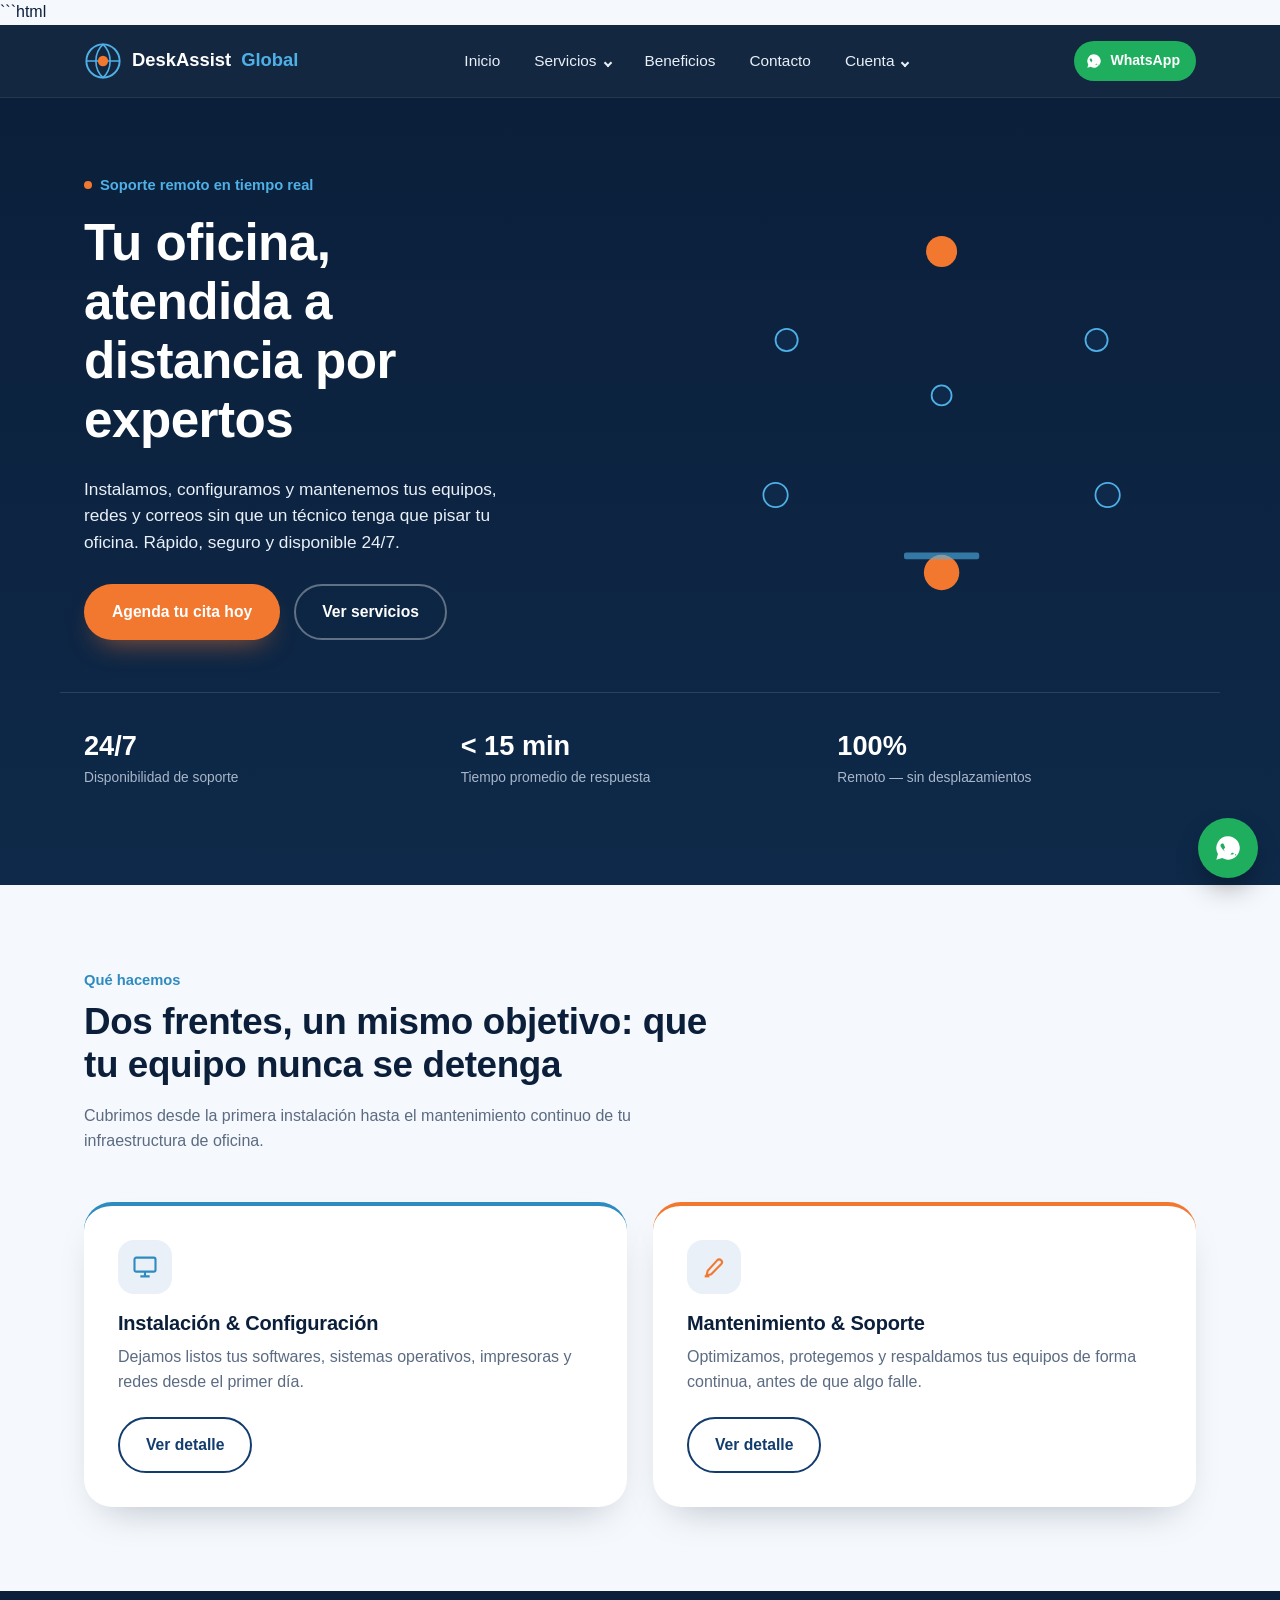
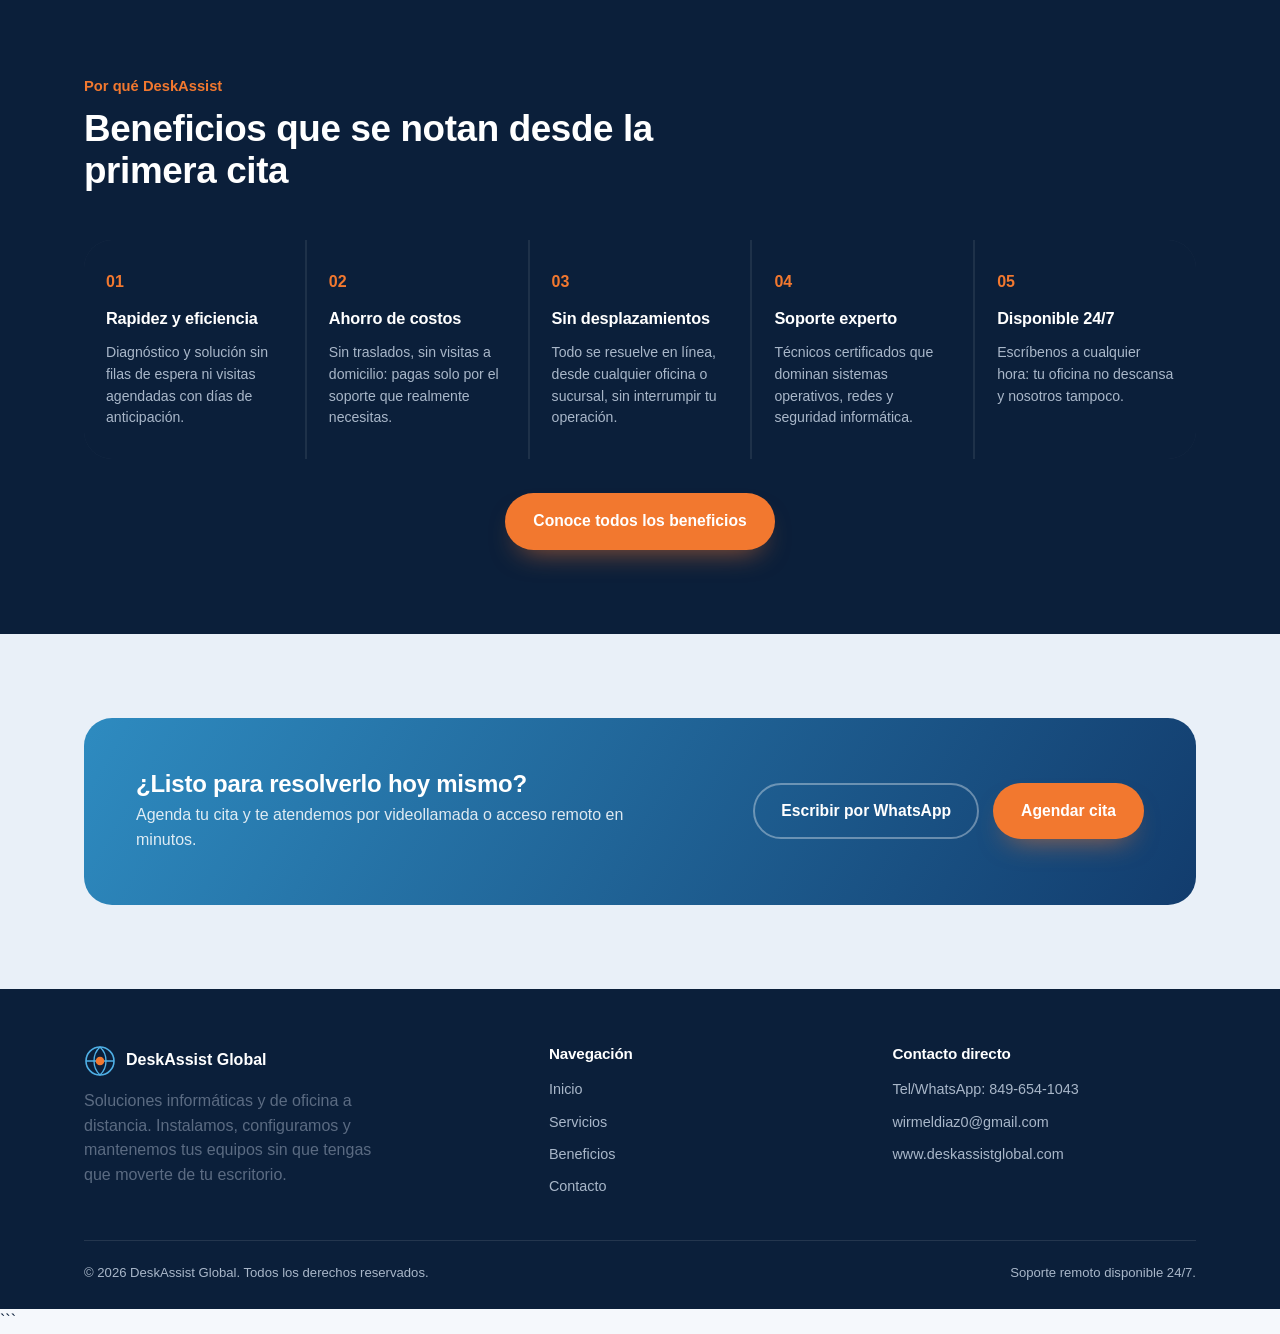
==== commit 66c82ac2: "Update index.html" ====
--- a/index.html
+++ b/index.html
@@ -1,3 +1,4 @@
+```html
 <!DOCTYPE html>
 <html lang="es">
 <head>
@@ -10,9 +11,12 @@
   <link href="https://fonts.googleapis.com/css2?family=Sora:wght@500;600;700;800&family=Inter:wght@400;500;600;700&display=swap" rel="stylesheet">
   <link rel="stylesheet" href="style.css" />
 </head>
+
 <body>
+
   <header class="site-header">
     <div class="header-inner">
+
       <a href="index.html" class="brand">
         <svg class="brand-mark" viewBox="0 0 48 48" fill="none" xmlns="http://www.w3.org/2000/svg" aria-hidden="true">
           <circle cx="24" cy="24" r="21" stroke="#4fb0e6" stroke-width="2.4"/>
@@ -24,61 +28,180 @@
 
       <nav class="main-nav" id="mainNav" aria-label="Navegación principal">
         <ul>
-          <li><a href="index.html">Inicio</a></li>
+
+          <li>
+            <a href="index.html">Inicio</a>
+          </li>
+
           <li class="has-dropdown">
             <a href="servicios.html">Servicios</a>
+
             <ul class="dropdown">
-              <li><a href="servicios.html#instalacion">Instalación &amp; Configuración<span class="dd-desc">Software, redes Wi-Fi, correo, impresoras</span></a></li>
-              <li><a href="servicios.html#mantenimiento">Mantenimiento &amp; Soporte<span class="dd-desc">Optimización, seguridad, respaldo, diagnóstico</span></a></li>
+              <li>
+                <a href="servicios.html#instalacion">
+                  Instalación &amp; Configuración
+                  <span class="dd-desc">Software, redes Wi-Fi, correo, impresoras</span>
+                </a>
+              </li>
+
+              <li>
+                <a href="servicios.html#mantenimiento">
+                  Mantenimiento &amp; Soporte
+                  <span class="dd-desc">Optimización, seguridad, respaldo, diagnóstico</span>
+                </a>
+              </li>
             </ul>
           </li>
-          <li><a href="beneficios.html">Beneficios</a></li>
-          <li><a href="contacto.html">Contacto</a></li>
+
+          <li>
+            <a href="beneficios.html">Beneficios</a>
+          </li>
+
+          <li>
+            <a href="contacto.html">Contacto</a>
+          </li>
+
           <li class="has-dropdown">
             <a href="login.html">Cuenta</a>
+
             <ul class="dropdown" id="accountDropdown">
-              <li><a href="login.html" data-auth="guest">Iniciar sesión<span class="dd-desc">Accede a tu área de cliente</span></a></li>
-              <li><a href="registro.html" data-auth="guest">Crear cuenta<span class="dd-desc">Regístrate en minutos</span></a></li>
-              <li><a href="cuenta.html" data-auth="user" hidden>Mi cuenta<span class="dd-desc">Ver mis datos</span></a></li>
-              <li><a href="#" data-auth="user" id="navLogout" hidden>Cerrar sesión<span class="dd-desc">Salir de tu cuenta</span></a></li>
+              <li>
+                <a href="login.html" data-auth="guest">
+                  Iniciar sesión
+                  <span class="dd-desc">Accede a tu área de cliente</span>
+                </a>
+              </li>
+
+              <li>
+                <a href="registro.html" data-auth="guest">
+                  Crear cuenta
+                  <span class="dd-desc">Regístrate en minutos</span>
+                </a>
+              </li>
+
+              <li>
+                <a href="cuenta.html" data-auth="user" hidden>
+                  Mi cuenta
+                  <span class="dd-desc">Ver mis datos</span>
+                </a>
+              </li>
+
+              <li>
+                <a href="#" data-auth="user" id="navLogout" hidden>
+                  Cerrar sesión
+                  <span class="dd-desc">Salir de tu cuenta</span>
+                </a>
+              </li>
             </ul>
           </li>
+
         </ul>
       </nav>
 
       <div class="header-actions">
-        <a class="btn-whatsapp-nav" href="https://wa.me/18496541043?text=Hola%20DeskAssist%20Global,%20quisiera%20agendar%20una%20cita" target="_blank" rel="noopener">
-          <svg viewBox="0 0 24 24" fill="currentColor" aria-hidden="true"><path d="M12 2a10 10 0 0 0-8.6 15.1L2 22l5.05-1.36A10 10 0 1 0 12 2Zm5.6 14.2c-.24.68-1.4 1.3-1.94 1.36-.5.06-1.12.09-1.8-.11a13.6 13.6 0 0 1-4.9-2.66 13.9 13.9 0 0 1-3.09-3.86c-.6-1.02-.29-1.7.1-2.14.24-.27.6-.66.9-.66.3 0 .5.01.7.02.22.01.5-.04.78.6.28.65.96 2.24 1.05 2.4.08.16.14.35.02.56-.12.22-.18.35-.36.55-.18.2-.37.44-.53.6-.18.17-.36.36-.16.7.2.35.9 1.5 1.95 2.42 1.35 1.2 2.48 1.57 2.84 1.75.36.17.57.14.79-.09.22-.24.9-1.04 1.14-1.4.24-.36.48-.3.8-.18.32.12 2.05.97 2.4 1.14.36.18.6.27.68.42.09.15.09.87-.15 1.55Z"/></svg>
+
+        <a
+          class="btn-whatsapp-nav"
+          href="https://wa.me/18496541043?text=Hola%20DeskAssist%20Global,%20quisiera%20agendar%20una%20cita"
+          target="_blank"
+          rel="noopener">
+
+          <svg viewBox="0 0 24 24" fill="currentColor" aria-hidden="true">
+            <path d="M12 2a10 10 0 0 0-8.6 15.1L2 22l5.05-1.36A10 10 0 1 0 12 2Zm5.6 14.2c-.24.68-1.4 1.3-1.94 1.36-.5.06-1.12.09-1.8-.11a13.6 13.6 0 0 1-4.9-2.66 13.9 13.9 0 0 1-3.09-3.86c-.6-1.02-.29-1.7.1-2.14.24-.27.6-.66.9-.66.3 0 .5.01.7.02.22.01.5-.04.78.6.28.65.96 2.24 1.05 2.4.08.16.14.35.02.56-.12.22-.18.35-.36.55-.18.2-.37.44-.53.6-.18.17-.36.36-.16.7.2.35.9 1.5 1.95 2.42 1.35 1.2 2.48 1.57 2.84 1.75.36.17.57.14.79-.09.22-.24.9-1.04 1.14-1.4.24-.36.48-.3.8-.18.32.12 2.05.97 2.4 1.14.36.18.6.27.68.42.09.15.09.87-.15 1.55Z"/>
+          </svg>
+
           WhatsApp
         </a>
-        <button class="menu-toggle" id="menuToggle" aria-label="Abrir menú" aria-expanded="false"><span></span></button>
+
+        <!-- MENÚ MÓVIL -->
+        <button
+          type="button"
+          class="menu-toggle"
+          id="menuToggle"
+          aria-label="Abrir menú"
+          aria-expanded="false"
+          aria-controls="mainNav">
+
+          <span></span>
+        </button>
+
       </div>
     </div>
   </header>
+
+
   <section class="hero">
+
     <div class="hero-grid">
+
       <div>
-        <span class="hero-eyebrow">Soporte remoto en tiempo real</span>
-        <h1>Tu oficina, atendida a distancia por expertos</h1>
-        <p class="lead">Instalamos, configuramos y mantenemos tus equipos, redes y correos sin que un técnico tenga que pisar tu oficina. Rápido, seguro y disponible 24/7.</p>
+
+        <span class="hero-eyebrow">
+          Soporte remoto en tiempo real
+        </span>
+
+        <h1>
+          Tu oficina, atendida a distancia por expertos
+        </h1>
+
+        <p class="lead">
+          Instalamos, configuramos y mantenemos tus equipos, redes y correos sin que un técnico tenga que pisar tu oficina. Rápido, seguro y disponible 24/7.
+        </p>
+
         <div class="hero-ctas">
-          <a class="btn btn-primary" href="contacto.html">Agenda tu cita hoy</a>
-          <a class="btn btn-outline" href="servicios.html">Ver servicios</a>
-        </div>
-      </div>
+          <a class="btn btn-primary" href="contacto.html">
+            Agenda tu cita hoy
+          </a>
+
+          <a class="btn btn-outline" href="servicios.html">
+            Ver servicios
+          </a>
+        </div>
+
+      </div>
+
 
       <div class="hero-art" aria-hidden="true">
+
         <svg viewBox="0 0 460 420" xmlns="http://www.w3.org/2000/svg">
+
           <defs>
+
             <style>
-              .net-line{ stroke:#2e8bc0; stroke-width:1.4; opacity:0.55; stroke-dasharray:6 420; stroke-dashoffset:426; animation:draw 2.2s ease-out forwards; }
-              .net-line.d2{ animation-delay:.15s; } .net-line.d3{ animation-delay:.3s; }
-              .net-line.d4{ animation-delay:.45s; } .net-line.d5{ animation-delay:.6s; }
-              @keyframes draw{ to{ stroke-dashoffset:0; } }
-              .node{ fill:#0e2949; stroke:#4fb0e6; stroke-width:1.6; }
-              .node-lg{ fill:#f2782f; stroke:none; }
+              .net-line{
+                stroke:#2e8bc0;
+                stroke-width:1.4;
+                opacity:0.55;
+                stroke-dasharray:6 420;
+                stroke-dashoffset:426;
+                animation:draw 2.2s ease-out forwards;
+              }
+
+              .net-line.d2{ animation-delay:.15s; }
+              .net-line.d3{ animation-delay:.3s; }
+              .net-line.d4{ animation-delay:.45s; }
+              .net-line.d5{ animation-delay:.6s; }
+
+              @keyframes draw{
+                to{
+                  stroke-dashoffset:0;
+                }
+              }
+
+              .node{
+                fill:#0e2949;
+                stroke:#4fb0e6;
+                stroke-width:1.6;
+              }
+
+              .node-lg{
+                fill:#f2782f;
+                stroke:none;
+              }
             </style>
+
           </defs>
+
           <line class="net-line" x1="230" y1="70" x2="90" y2="150"/>
           <line class="net-line d2" x1="230" y1="70" x2="370" y2="150"/>
           <line class="net-line d3" x1="90" y1="150" x2="80" y2="290"/>
@@ -98,145 +221,428 @@
           <circle class="node" cx="380" cy="290" r="11"/>
           <circle class="node node-lg" cx="230" cy="360" r="16"/>
 
-          <rect x="196" y="342" width="68" height="6" rx="2" fill="#4fb0e6" opacity="0.6"/>
+          <rect
+            x="196"
+            y="342"
+            width="68"
+            height="6"
+            rx="2"
+            fill="#4fb0e6"
+            opacity="0.6"
+          />
+
         </svg>
+
       </div>
     </div>
 
+
     <div class="container hero-stats">
-      <div class="stat"><b>24/7</b><span>Disponibilidad de soporte</span></div>
-      <div class="stat"><b>&lt; 15 min</b><span>Tiempo promedio de respuesta</span></div>
-      <div class="stat"><b>100%</b><span>Remoto — sin desplazamientos</span></div>
+
+      <div class="stat">
+        <b>24/7</b>
+        <span>Disponibilidad de soporte</span>
+      </div>
+
+      <div class="stat">
+        <b>&lt; 15 min</b>
+        <span>Tiempo promedio de respuesta</span>
+      </div>
+
+      <div class="stat">
+        <b>100%</b>
+        <span>Remoto — sin desplazamientos</span>
+      </div>
+
     </div>
+
   </section>
 
+
   <section>
+
     <div class="container">
+
       <div class="section-head">
-        <span class="kicker">Qué hacemos</span>
-        <h2>Dos frentes, un mismo objetivo: que tu equipo nunca se detenga</h2>
-        <p>Cubrimos desde la primera instalación hasta el mantenimiento continuo de tu infraestructura de oficina.</p>
-      </div>
+
+        <span class="kicker">
+          Qué hacemos
+        </span>
+
+        <h2>
+          Dos frentes, un mismo objetivo: que tu equipo nunca se detenga
+        </h2>
+
+        <p>
+          Cubrimos desde la primera instalación hasta el mantenimiento continuo de tu infraestructura de oficina.
+        </p>
+
+      </div>
+
 
       <div class="service-grid">
+
         <div class="service-card">
+
           <div class="icon-wrap">
-            <svg viewBox="0 0 24 24" fill="none" stroke="#2e8bc0" stroke-width="1.8"><rect x="3" y="4" width="18" height="12" rx="1.5"/><path d="M8 20h8M12 16v4"/></svg>
+
+            <svg
+              viewBox="0 0 24 24"
+              fill="none"
+              stroke="#2e8bc0"
+              stroke-width="1.8">
+
+              <rect x="3" y="4" width="18" height="12" rx="1.5"/>
+              <path d="M8 20h8M12 16v4"/>
+
+            </svg>
+
           </div>
-          <h3>Instalación &amp; Configuración</h3>
-          <p>Dejamos listos tus softwares, sistemas operativos, impresoras y redes desde el primer día.</p>
-          <a class="btn btn-ghost-navy" href="servicios.html#instalacion" style="margin-top:6px;">Ver detalle</a>
-        </div>
+
+          <h3>
+            Instalación &amp; Configuración
+          </h3>
+
+          <p>
+            Dejamos listos tus softwares, sistemas operativos, impresoras y redes desde el primer día.
+          </p>
+
+          <a
+            class="btn btn-ghost-navy"
+            href="servicios.html#instalacion"
+            style="margin-top:6px;">
+
+            Ver detalle
+
+          </a>
+
+        </div>
+
 
         <div class="service-card accent-ember">
+
           <div class="icon-wrap">
-            <svg viewBox="0 0 24 24" fill="none" stroke="#f2782f" stroke-width="1.8"><path d="M14.7 6.3a2.4 2.4 0 0 1 3.4 3.4l-8.5 8.5-4 1 1-4 8.1-8.9Z"/><path d="M4 20h4"/></svg>
+
+            <svg
+              viewBox="0 0 24 24"
+              fill="none"
+              stroke="#f2782f"
+              stroke-width="1.8">
+
+              <path d="M14.7 6.3a2.4 2.4 0 0 1 3.4 3.4l-8.5 8.5-4 1 1-4 8.1-8.9Z"/>
+              <path d="M4 20h4"/>
+
+            </svg>
+
           </div>
-          <h3>Mantenimiento &amp; Soporte</h3>
-          <p>Optimizamos, protegemos y respaldamos tus equipos de forma continua, antes de que algo falle.</p>
-          <a class="btn btn-ghost-navy" href="servicios.html#mantenimiento" style="margin-top:6px;">Ver detalle</a>
-        </div>
-      </div>
+
+          <h3>
+            Mantenimiento &amp; Soporte
+          </h3>
+
+          <p>
+            Optimizamos, protegemos y respaldamos tus equipos de forma continua, antes de que algo falle.
+          </p>
+
+          <a
+            class="btn btn-ghost-navy"
+            href="servicios.html#mantenimiento"
+            style="margin-top:6px;">
+
+            Ver detalle
+
+          </a>
+
+        </div>
+
+      </div>
+
     </div>
+
   </section>
 
+
   <section class="on-navy">
+
     <div class="container">
+
       <div class="section-head">
-        <span class="kicker" style="color:#f2782f;">Por qué DeskAssist</span>
-        <h2>Beneficios que se notan desde la primera cita</h2>
-      </div>
+
+        <span
+          class="kicker"
+          style="color:#f2782f;">
+
+          Por qué DeskAssist
+
+        </span>
+
+        <h2>
+          Beneficios que se notan desde la primera cita
+        </h2>
+
+      </div>
+
+
       <div class="benefit-strip">
+
         <div class="benefit-cell">
           <div class="num">01</div>
           <h4>Rapidez y eficiencia</h4>
-          <p>Diagnóstico y solución sin filas de espera ni visitas agendadas con días de anticipación.</p>
-        </div>
+          <p>
+            Diagnóstico y solución sin filas de espera ni visitas agendadas con días de anticipación.
+          </p>
+        </div>
+
         <div class="benefit-cell">
           <div class="num">02</div>
           <h4>Ahorro de costos</h4>
-          <p>Sin traslados, sin visitas a domicilio: pagas solo por el soporte que realmente necesitas.</p>
-        </div>
+          <p>
+            Sin traslados, sin visitas a domicilio: pagas solo por el soporte que realmente necesitas.
+          </p>
+        </div>
+
         <div class="benefit-cell">
           <div class="num">03</div>
           <h4>Sin desplazamientos</h4>
-          <p>Todo se resuelve en línea, desde cualquier oficina o sucursal, sin interrumpir tu operación.</p>
-        </div>
+          <p>
+            Todo se resuelve en línea, desde cualquier oficina o sucursal, sin interrumpir tu operación.
+          </p>
+        </div>
+
         <div class="benefit-cell">
           <div class="num">04</div>
           <h4>Soporte experto</h4>
-          <p>Técnicos certificados que dominan sistemas operativos, redes y seguridad informática.</p>
-        </div>
+          <p>
+            Técnicos certificados que dominan sistemas operativos, redes y seguridad informática.
+          </p>
+        </div>
+
         <div class="benefit-cell">
           <div class="num">05</div>
           <h4>Disponible 24/7</h4>
-          <p>Escríbenos a cualquier hora: tu oficina no descansa y nosotros tampoco.</p>
-        </div>
-      </div>
+          <p>
+            Escríbenos a cualquier hora: tu oficina no descansa y nosotros tampoco.
+          </p>
+        </div>
+
+      </div>
+
+
       <div style="text-align:center; margin-top:34px;">
-        <a class="btn btn-primary" href="beneficios.html">Conoce todos los beneficios</a>
-      </div>
+
+        <a class="btn btn-primary" href="beneficios.html">
+          Conoce todos los beneficios
+        </a>
+
+      </div>
+
     </div>
+
   </section>
 
+
   <section class="bg-mist">
+
     <div class="container">
+
       <div class="cta-band">
+
         <div>
-          <h2>¿Listo para resolverlo hoy mismo?</h2>
-          <p>Agenda tu cita y te atendemos por videollamada o acceso remoto en minutos.</p>
-        </div>
+
+          <h2>
+            ¿Listo para resolverlo hoy mismo?
+          </h2>
+
+          <p>
+            Agenda tu cita y te atendemos por videollamada o acceso remoto en minutos.
+          </p>
+
+        </div>
+
+
         <div class="hero-ctas" style="margin-top:0;">
-          <a class="btn btn-outline" href="https://wa.me/18496541043" target="_blank" rel="noopener">Escribir por WhatsApp</a>
-          <a class="btn btn-primary" href="contacto.html">Agendar cita</a>
-        </div>
-      </div>
+
+          <a
+            class="btn btn-outline"
+            href="https://wa.me/18496541043"
+            target="_blank"
+            rel="noopener">
+
+            Escribir por WhatsApp
+
+          </a>
+
+          <a
+            class="btn btn-primary"
+            href="contacto.html">
+
+            Agendar cita
+
+          </a>
+
+        </div>
+
+      </div>
+
     </div>
+
   </section>
+
+
   <footer class="site-footer">
+
     <div class="container">
+
       <div class="footer-grid">
+
         <div>
+
           <div class="footer-brand">
-            <svg viewBox="0 0 48 48" fill="none" xmlns="http://www.w3.org/2000/svg" aria-hidden="true">
-              <circle cx="24" cy="24" r="21" stroke="#4fb0e6" stroke-width="2.4"/>
-              <path d="M3 24h42M24 3c6 5.5 9 12.8 9 21s-3 15.5-9 21c-6-5.5-9-12.8-9-21s3-15.5 9-21Z" stroke="#4fb0e6" stroke-width="2"/>
-              <circle cx="24" cy="24" r="6.5" fill="#f2782f"/>
+
+            <svg
+              viewBox="0 0 48 48"
+              fill="none"
+              xmlns="http://www.w3.org/2000/svg"
+              aria-hidden="true">
+
+              <circle
+                cx="24"
+                cy="24"
+                r="21"
+                stroke="#4fb0e6"
+                stroke-width="2.4"/>
+
+              <path
+                d="M3 24h42M24 3c6 5.5 9 12.8 9 21s-3 15.5-9 21c-6-5.5-9-12.8-9-21s3-15.5 9-21Z"
+                stroke="#4fb0e6"
+                stroke-width="2"/>
+
+              <circle
+                cx="24"
+                cy="24"
+                r="6.5"
+                fill="#f2782f"/>
+
             </svg>
+
             DeskAssist Global
+
           </div>
-          <p style="max-width:34ch;">Soluciones informáticas y de oficina a distancia. Instalamos, configuramos y mantenemos tus equipos sin que tengas que moverte de tu escritorio.</p>
-        </div>
+
+          <p style="max-width:34ch;">
+            Soluciones informáticas y de oficina a distancia. Instalamos, configuramos y mantenemos tus equipos sin que tengas que moverte de tu escritorio.
+          </p>
+
+        </div>
+
+
         <div>
+
           <h4>Navegación</h4>
+
           <ul>
-            <li><a href="index.html">Inicio</a></li>
-            <li><a href="servicios.html">Servicios</a></li>
-            <li><a href="beneficios.html">Beneficios</a></li>
-            <li><a href="contacto.html">Contacto</a></li>
+
+            <li>
+              <a href="index.html">Inicio</a>
+            </li>
+
+            <li>
+              <a href="servicios.html">Servicios</a>
+            </li>
+
+            <li>
+              <a href="beneficios.html">Beneficios</a>
+            </li>
+
+            <li>
+              <a href="contacto.html">Contacto</a>
+            </li>
+
           </ul>
-        </div>
+
+        </div>
+
+
         <div>
+
           <h4>Contacto directo</h4>
+
           <ul>
-            <li><a href="https://wa.me/18496541043" target="_blank" rel="noopener">Tel/WhatsApp: 849-654-1043</a></li>
-            <li><a href="mailto:wirmeldiaz0@gmail.com">wirmeldiaz0@gmail.com</a></li>
-            <li><a href="https://www.deskassistglobal.com" target="_blank" rel="noopener">www.deskassistglobal.com</a></li>
+
+            <li>
+              <a
+                href="https://wa.me/18496541043"
+                target="_blank"
+                rel="noopener">
+
+                Tel/WhatsApp: 849-654-1043
+
+              </a>
+            </li>
+
+            <li>
+              <a href="mailto:wirmeldiaz0@gmail.com">
+                wirmeldiaz0@gmail.com
+              </a>
+            </li>
+
+            <li>
+              <a
+                href="https://www.deskassistglobal.com"
+                target="_blank"
+                rel="noopener">
+
+                www.deskassistglobal.com
+
+              </a>
+            </li>
+
           </ul>
-        </div>
-      </div>
+
+        </div>
+
+      </div>
+
+
       <div class="footer-bottom">
-        <span>© 2026 DeskAssist Global. Todos los derechos reservados.</span>
-        <span>Soporte remoto disponible 24/7.</span>
-      </div>
+
+        <span>
+          © 2026 DeskAssist Global. Todos los derechos reservados.
+        </span>
+
+        <span>
+          Soporte remoto disponible 24/7.
+        </span>
+
+      </div>
+
     </div>
+
   </footer>
 
-  <a class="wa-float" href="https://wa.me/18496541043?text=Hola%20DeskAssist%20Global,%20necesito%20soporte" target="_blank" rel="noopener" aria-label="Escribir por WhatsApp">
-    <svg viewBox="0 0 24 24" fill="#ffffff" aria-hidden="true"><path d="M12 2a10 10 0 0 0-8.6 15.1L2 22l5.05-1.36A10 10 0 1 0 12 2Zm5.6 14.2c-.24.68-1.4 1.3-1.94 1.36-.5.06-1.12.09-1.8-.11a13.6 13.6 0 0 1-4.9-2.66 13.9 13.9 0 0 1-3.09-3.86c-.6-1.02-.29-1.7.1-2.14.24-.27.6-.66.9-.66.3 0 .5.01.7.02.22.01.5-.04.78.6.28.65.96 2.24 1.05 2.4.08.16.14.35.02.56-.12.22-.18.35-.36.55-.18.2-.37.44-.53.6-.18.17-.36.36-.16.7.2.35.9 1.5 1.95 2.42 1.35 1.2 2.48 1.57 2.84 1.75.36.17.57.14.79-.09.22-.24.9-1.04 1.14-1.4.24-.36.48-.3.8-.18.32.12 2.05.97 2.4 1.14.36.18.6.27.68.42.09.15.09.87-.15 1.55Z"/></svg>
+
+  <a
+    class="wa-float"
+    href="https://wa.me/18496541043?text=Hola%20DeskAssist%20Global,%20necesito%20soporte"
+    target="_blank"
+    rel="noopener"
+    aria-label="Escribir por WhatsApp">
+
+    <svg
+      viewBox="0 0 24 24"
+      fill="#ffffff"
+      aria-hidden="true">
+
+      <path d="M12 2a10 10 0 0 0-8.6 15.1L2 22l5.05-1.36A10 10 0 1 0 12 2Zm5.6 14.2c-.24.68-1.4 1.3-1.94 1.36-.5.06-1.12.09-1.8-.11a13.6 13.6 0 0 1-4.9-2.66 13.9 13.9 0 0 1-3.09-3.86c-.6-1.02-.29-1.7.1-2.14.24-.27.6-.66.9-.66.3 0 .5.01.7.02.22.01.5-.04.78.6.28.65.96 2.24 1.05 2.4.08.16.14.35.02.56-.12.22-.18.35-.36.55-.18.2-.37.44-.53.6-.18.17-.36.36-.16.7.2.35.9 1.5 1.95 2.42 1.35 1.2 2.48 1.57 2.84 1.75.36.17.57.14.79-.09.22-.24.9-1.04 1.14-1.4.24-.36.48-.3.8-.18.32.12 2.05.97 2.4 1.14.36.18.6.27.68.42.09.15.09.87-.15 1.55Z"/>
+
+    </svg>
+
   </a>
+
 
   <script src="js/auth.js"></script>
   <script src="js/main.js"></script>
+
 </body>
 </html>
+```
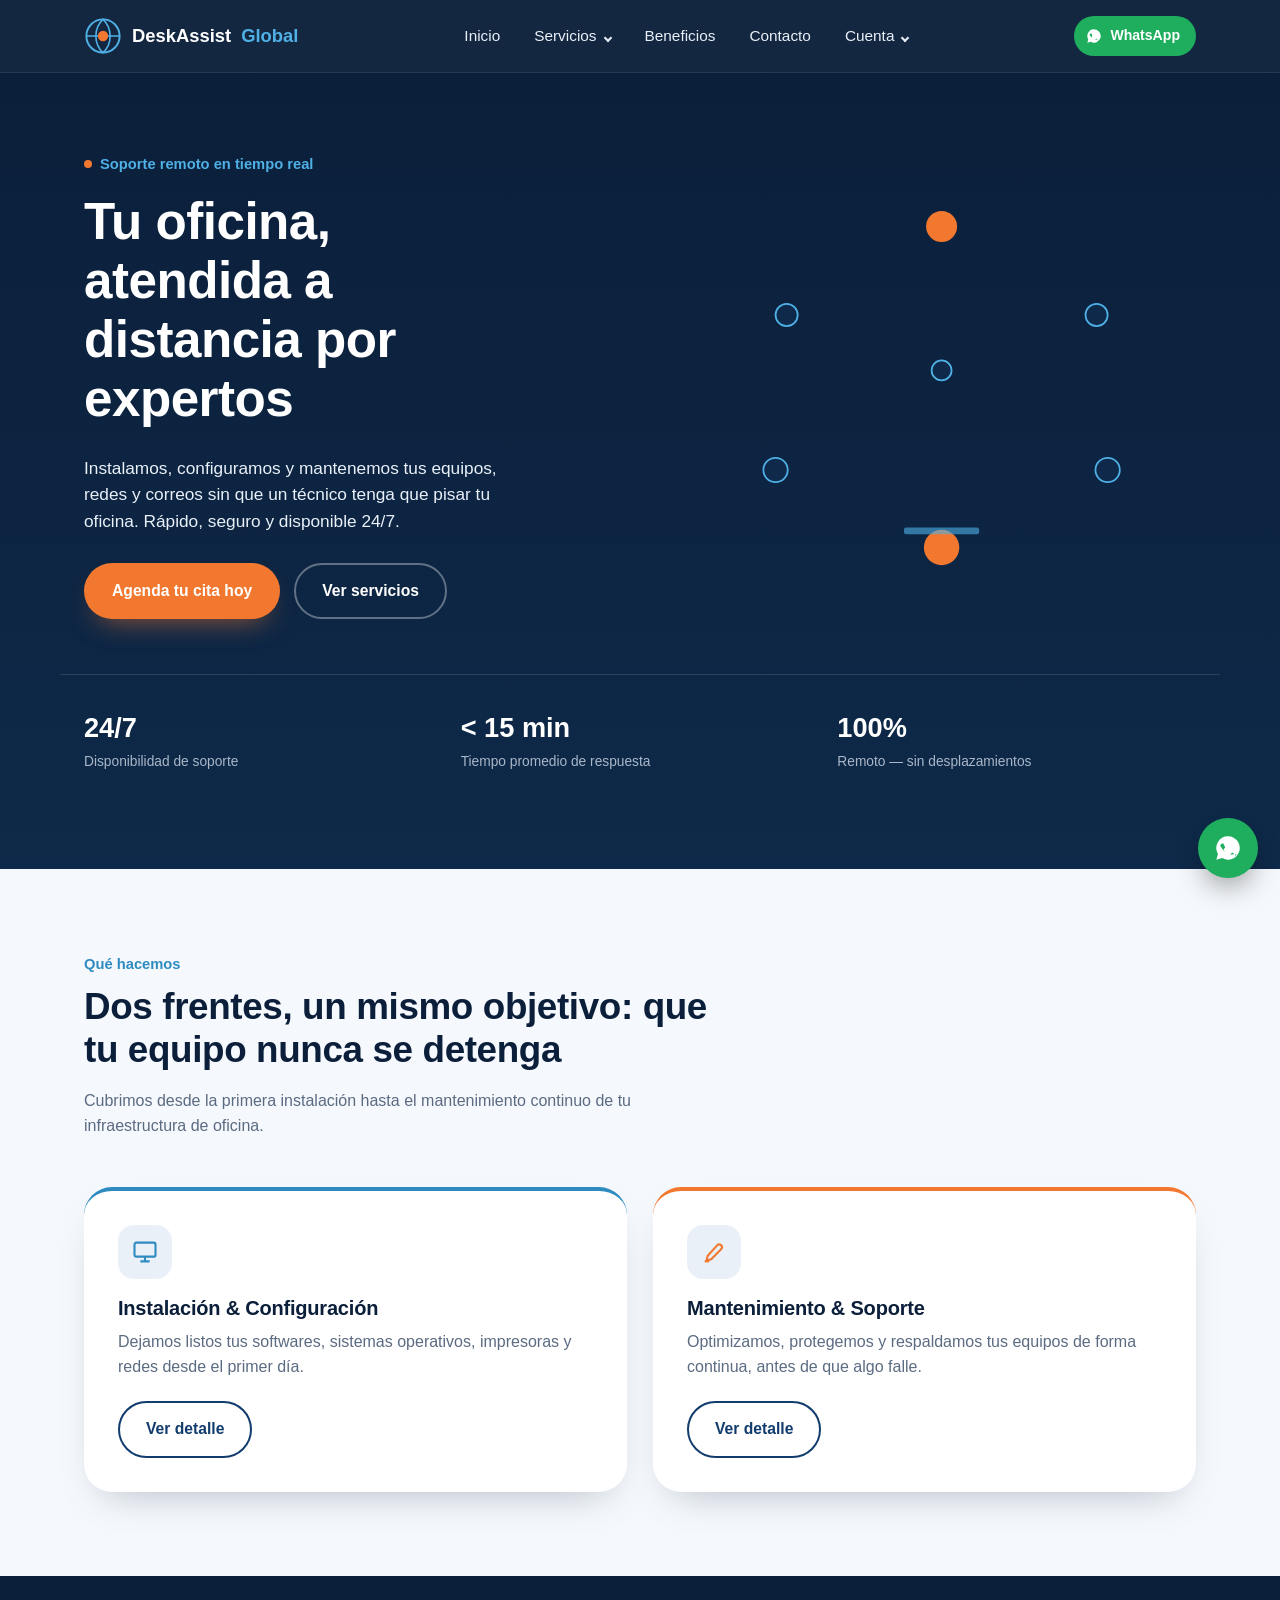
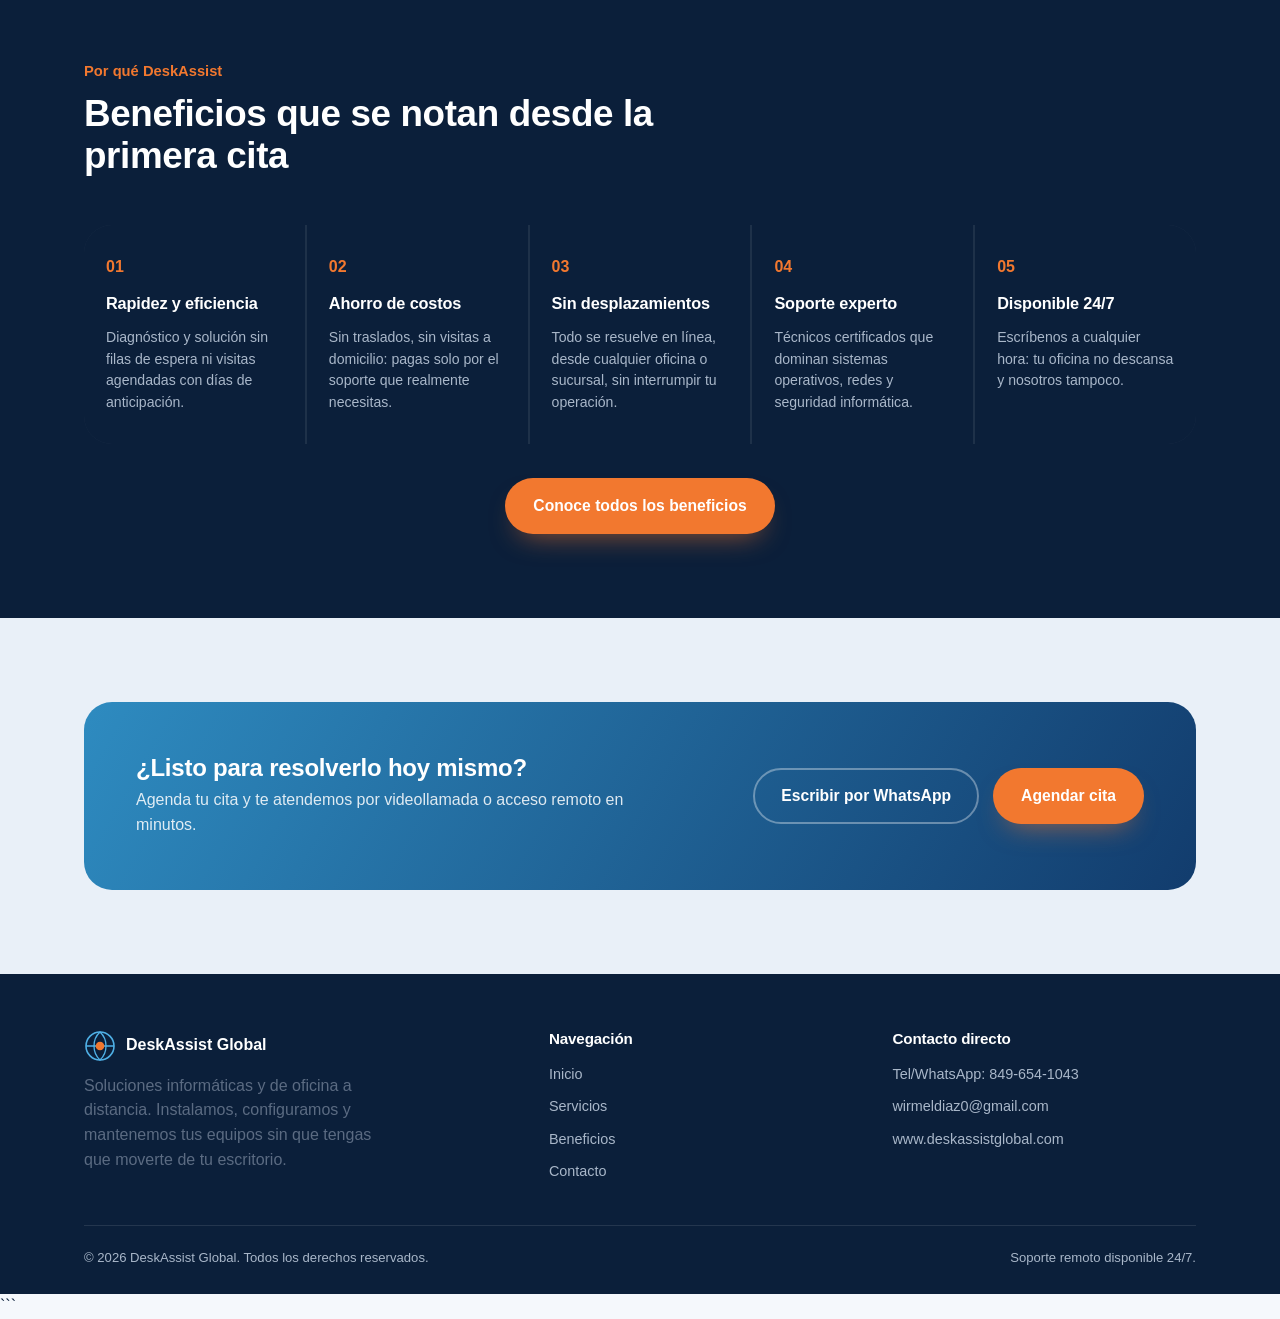
==== commit 24084da8: "Update index.html" ====
--- a/index.html
+++ b/index.html
@@ -1,4 +1,4 @@
-```html
+
 <!DOCTYPE html>
 <html lang="es">
 <head>
--- a/style.css
+++ b/style.css
@@ -31,13 +31,21 @@
   --container: 1160px;
 }
 
-*, *::before, *::after{ box-sizing:border-box; }
+*, *::before, *::after{
+  box-sizing:border-box;
+}
 
 @media (prefers-reduced-motion: reduce){
-  *{ animation-duration:0.001ms !important; animation-iteration-count:1 !important; transition-duration:0.001ms !important; }
-}
-
-html{ scroll-behavior:smooth; }
+  *{
+    animation-duration:0.001ms !important;
+    animation-iteration-count:1 !important;
+    transition-duration:0.001ms !important;
+  }
+}
+
+html{
+  scroll-behavior:smooth;
+}
 
 body{
   margin:0;
@@ -48,9 +56,15 @@
   -webkit-font-smoothing:antialiased;
 }
 
-img{ max-width:100%; display:block; }
-
-a{ color:inherit; text-decoration:none; }
+img{
+  max-width:100%;
+  display:block;
+}
+
+a{
+  color:inherit;
+  text-decoration:none;
+}
 
 h1,h2,h3,h4{
   font-family:var(--font-display);
@@ -60,9 +74,17 @@
   letter-spacing:-0.01em;
 }
 
-p{ margin:0 0 1em; color:var(--slate-500); max-width:62ch; }
-
-ul{ margin:0; padding:0; list-style:none; }
+p{
+  margin:0 0 1em;
+  color:var(--slate-500);
+  max-width:62ch;
+}
+
+ul{
+  margin:0;
+  padding:0;
+  list-style:none;
+}
 
 .container{
   width:100%;
@@ -76,7 +98,9 @@
   outline-offset:3px;
 }
 
+
 /* ---------- botones ---------- */
+
 .btn{
   display:inline-flex;
   align-items:center;
@@ -90,32 +114,47 @@
   cursor:pointer;
   transition:transform 0.18s ease, box-shadow 0.18s ease;
 }
-.btn:hover{ transform:translateY(-2px); }
+
+.btn:hover{
+  transform:translateY(-2px);
+}
 
 .btn-primary{
   background:var(--ember-500);
   color:var(--white);
   box-shadow:0 14px 28px -14px rgba(242,120,47,0.65);
 }
-.btn-primary:hover{ background:var(--ember-600); }
+
+.btn-primary:hover{
+  background:var(--ember-600);
+}
 
 .btn-outline{
   background:transparent;
   border-color:rgba(255,255,255,0.35);
   color:var(--white);
 }
-.btn-outline:hover{ border-color:var(--white); }
+
+.btn-outline:hover{
+  border-color:var(--white);
+}
 
 .btn-ghost-navy{
   background:transparent;
   border-color:var(--ink-800);
   color:var(--ink-800);
 }
-.btn-ghost-navy:hover{ background:var(--ink-800); color:var(--white); }
+
+.btn-ghost-navy:hover{
+  background:var(--ink-800);
+  color:var(--white);
+}
+
 
 /* ============================================================
    HEADER / NAV
    ============================================================ */
+
 .site-header{
   position:sticky;
   top:0;
@@ -145,8 +184,17 @@
   font-size:1.15rem;
   white-space:nowrap;
 }
-.brand .brand-mark{ width:38px; height:38px; flex:none; }
-.brand .brand-sub{ color:var(--signal-400); font-weight:600; }
+
+.brand .brand-mark{
+  width:38px;
+  height:38px;
+  flex:none;
+}
+
+.brand .brand-sub{
+  color:var(--signal-400);
+  font-weight:600;
+}
 
 .main-nav > ul{
   display:flex;
@@ -163,24 +211,32 @@
   border-radius:var(--radius-sm);
   transition:color 0.15s ease, background 0.15s ease;
 }
+
 .main-nav > ul > li > a:hover,
 .main-nav > ul > li.active > a{
   color:var(--white);
   background:rgba(255,255,255,0.08);
 }
 
-.has-dropdown{ position:relative; }
+.has-dropdown{
+  position:relative;
+}
+
 .has-dropdown > a::after{
   content:'';
   display:inline-block;
-  width:6px; height:6px;
+  width:6px;
+  height:6px;
   border-right:2px solid currentColor;
   border-bottom:2px solid currentColor;
   transform:rotate(45deg);
   margin-left:8px;
   transition:transform 0.15s ease;
 }
-.has-dropdown.open > a::after{ transform:rotate(225deg); }
+
+.has-dropdown.open > a::after{
+  transform:rotate(225deg);
+}
 
 .dropdown{
   position:absolute;
@@ -194,24 +250,44 @@
   opacity:0;
   visibility:hidden;
   transform:translateY(6px);
-  transition:opacity 0.16s ease, transform 0.16s ease, visibility 0.16s;
-}
+  transition:
+    opacity 0.16s ease,
+    transform 0.16s ease,
+    visibility 0.16s;
+}
+
 .has-dropdown.open .dropdown,
 .has-dropdown:hover .dropdown{
   opacity:1;
   visibility:visible;
   transform:translateY(0);
 }
+
 .dropdown a{
   color:var(--ink-900);
   border-radius:var(--radius-sm);
   padding:11px 14px;
   font-size:0.92rem;
 }
-.dropdown a:hover{ background:var(--mist-100); color:var(--signal-500); }
-.dropdown .dd-desc{ display:block; font-size:0.78rem; color:var(--slate-500); font-weight:400; margin-top:2px; }
-
-.header-actions{ display:flex; align-items:center; gap:10px; }
+
+.dropdown a:hover{
+  background:var(--mist-100);
+  color:var(--signal-500);
+}
+
+.dropdown .dd-desc{
+  display:block;
+  font-size:0.78rem;
+  color:var(--slate-500);
+  font-weight:400;
+  margin-top:2px;
+}
+
+.header-actions{
+  display:flex;
+  align-items:center;
+  gap:10px;
+}
 
 .btn-whatsapp-nav{
   display:flex;
@@ -225,36 +301,83 @@
   font-size:0.88rem;
   white-space:nowrap;
 }
-.btn-whatsapp-nav:hover{ background:#189151; }
-.btn-whatsapp-nav svg{ width:16px; height:16px; flex:none; }
+
+.btn-whatsapp-nav:hover{
+  background:#189151;
+}
+
+.btn-whatsapp-nav svg{
+  width:16px;
+  height:16px;
+  flex:none;
+}
+
+
+/* ---------- botón menú móvil ---------- */
 
 .menu-toggle{
   display:none;
-  width:42px; height:42px;
+  width:42px;
+  height:42px;
   border-radius:var(--radius-sm);
   border:1px solid rgba(255,255,255,0.25);
   background:transparent;
   position:relative;
   cursor:pointer;
-}
-.menu-toggle span, .menu-toggle span::before, .menu-toggle span::after{
+  z-index:102;
+}
+
+.menu-toggle span,
+.menu-toggle span::before,
+.menu-toggle span::after{
   content:'';
   position:absolute;
-  left:11px; right:11px;
+  left:11px;
+  right:11px;
   height:2px;
   background:var(--white);
-  transition:transform 0.2s ease, opacity 0.2s ease, top 0.2s ease;
-}
-.menu-toggle span{ top:20px; }
-.menu-toggle span::before{ top:-7px; }
-.menu-toggle span::after{ top:7px; }
-.menu-toggle.open span{ background:transparent; }
-.menu-toggle.open span::before{ top:0; transform:rotate(45deg); background:var(--white); }
-.menu-toggle.open span::after{ top:0; transform:rotate(-45deg); background:var(--white); }
+  transition:
+    transform 0.2s ease,
+    opacity 0.2s ease,
+    top 0.2s ease;
+}
+
+.menu-toggle span{
+  top:20px;
+}
+
+.menu-toggle span::before{
+  top:-7px;
+}
+
+.menu-toggle span::after{
+  top:7px;
+}
+
+.menu-toggle.open span{
+  background:transparent;
+}
+
+.menu-toggle.open span::before{
+  top:0;
+  transform:rotate(45deg);
+  background:var(--white);
+}
+
+.menu-toggle.open span::after{
+  top:0;
+  transform:rotate(-45deg);
+  background:var(--white);
+}
+
 
 /* ---------- Mobile nav ---------- */
+
 @media (max-width: 880px){
-  .menu-toggle{ display:block; }
+
+  .menu-toggle{
+    display:block;
+  }
 
   .main-nav{
     position:fixed;
@@ -264,37 +387,79 @@
     height:calc(100vh - 69px);
     background:var(--ink-900);
     padding:18px;
+
     transform:translateX(100%);
     transition:transform 0.28s ease;
+
     overflow-y:auto;
+
     box-shadow:-18px 0 40px rgba(0,0,0,0.25);
-  }
-  .main-nav.open{ transform:translateX(0); }
-
-  .main-nav > ul{ flex-direction:column; align-items:stretch; gap:2px; }
-  .main-nav > ul > li > a{ padding:14px 12px; font-size:1.02rem; }
-
-  .has-dropdown > a::after{ float:right; margin-top:6px; }
+
+    z-index:101;
+
+    /* Evita que otros elementos interfieran */
+    visibility:hidden;
+  }
+
+  .main-nav.open{
+    transform:translateX(0);
+    visibility:visible;
+  }
+
+  .main-nav > ul{
+    flex-direction:column;
+    align-items:stretch;
+    gap:2px;
+  }
+
+  .main-nav > ul > li > a{
+    padding:14px 12px;
+    font-size:1.02rem;
+  }
+
+  .has-dropdown > a::after{
+    float:right;
+    margin-top:6px;
+  }
 
   .dropdown{
     position:static;
     box-shadow:none;
     background:rgba(255,255,255,0.04);
-    opacity:1; visibility:visible; transform:none;
+    opacity:1;
+    visibility:visible;
+    transform:none;
     display:none;
     margin:2px 0 6px;
   }
-  .has-dropdown.open .dropdown{ display:block; }
-  .dropdown a{ color:var(--mist-100); }
-  .dropdown a:hover{ background:rgba(255,255,255,0.08); color:var(--signal-400); }
-  .dropdown .dd-desc{ color:var(--slate-300); }
-
-  .header-actions .btn-whatsapp-nav{ display:none; }
-}
+
+  .has-dropdown.open .dropdown{
+    display:block;
+  }
+
+  .dropdown a{
+    color:var(--mist-100);
+  }
+
+  .dropdown a:hover{
+    background:rgba(255,255,255,0.08);
+    color:var(--signal-400);
+  }
+
+  .dropdown .dd-desc{
+    color:var(--slate-300);
+  }
+
+  .header-actions .btn-whatsapp-nav{
+    display:none;
+  }
+}
+
 
 /* ============================================================
    HERO — malla de nodos
    ============================================================ */
+
 .hero{
   position:relative;
   background:linear-gradient(180deg, var(--ink-900) 0%, #0e2949 100%);
@@ -302,6 +467,7 @@
   overflow:hidden;
   padding:76px 0 96px;
 }
+
 .hero-grid{
   max-width:var(--container);
   margin:0 auto;
@@ -313,6 +479,7 @@
   position:relative;
   z-index:2;
 }
+
 .hero-eyebrow{
   display:inline-flex;
   align-items:center;
@@ -323,26 +490,42 @@
   font-size:0.92rem;
   margin-bottom:18px;
 }
+
 .hero-eyebrow::before{
   content:'';
-  width:8px; height:8px;
+  width:8px;
+  height:8px;
   border-radius:50%;
   background:var(--ember-500);
 }
+
 .hero h1{
   font-size:clamp(2.1rem, 4.4vw, 3.2rem);
   color:var(--white);
   max-width:14ch;
 }
+
 .hero p.lead{
   color:var(--mist-100);
   font-size:1.08rem;
   max-width:46ch;
 }
-.hero-ctas{ display:flex; gap:14px; flex-wrap:wrap; margin-top:28px; }
-
-.hero-art{ position:relative; }
-.hero-art svg{ width:100%; height:auto; }
+
+.hero-ctas{
+  display:flex;
+  gap:14px;
+  flex-wrap:wrap;
+  margin-top:28px;
+}
+
+.hero-art{
+  position:relative;
+}
+
+.hero-art svg{
+  width:100%;
+  height:auto;
+}
 
 .hero-stats{
   display:grid;
@@ -354,28 +537,58 @@
   position:relative;
   z-index:2;
 }
+
 .hero-stats .stat b{
   display:block;
   font-family:var(--font-display);
   font-size:1.7rem;
   color:var(--white);
 }
-.hero-stats .stat span{ color:var(--slate-300); font-size:0.86rem; }
+
+.hero-stats .stat span{
+  color:var(--slate-300);
+  font-size:0.86rem;
+}
 
 @media (max-width: 880px){
-  .hero-grid{ grid-template-columns:1fr; }
-  .hero-art{ order:-1; max-width:340px; margin:0 auto; }
-  .hero-stats{ grid-template-columns:1fr 1fr; }
-}
+
+  .hero-grid{
+    grid-template-columns:1fr;
+  }
+
+  .hero-art{
+    order:-1;
+    max-width:340px;
+    margin:0 auto;
+  }
+
+  .hero-stats{
+    grid-template-columns:1fr 1fr;
+  }
+}
+
 
 /* ============================================================
    Secciones generales
    ============================================================ */
-section{ padding:84px 0; }
-.section-tight{ padding:56px 0; }
-
-.section-head{ max-width:640px; margin-bottom:48px; }
-.section-head h2{ font-size:clamp(1.7rem, 3vw, 2.3rem); }
+
+section{
+  padding:84px 0;
+}
+
+.section-tight{
+  padding:56px 0;
+}
+
+.section-head{
+  max-width:640px;
+  margin-bottom:48px;
+}
+
+.section-head h2{
+  font-size:clamp(1.7rem, 3vw, 2.3rem);
+}
+
 .section-head .kicker{
   font-family:var(--font-display);
   font-weight:600;
@@ -385,18 +598,33 @@
   display:block;
 }
 
-.on-navy{ background:var(--ink-900); color:var(--white); }
-.on-navy p{ color:var(--slate-300); }
-.on-navy h2, .on-navy h3{ color:var(--white); }
-
-.bg-mist{ background:var(--mist-100); }
+.on-navy{
+  background:var(--ink-900);
+  color:var(--white);
+}
+
+.on-navy p{
+  color:var(--slate-300);
+}
+
+.on-navy h2,
+.on-navy h3{
+  color:var(--white);
+}
+
+.bg-mist{
+  background:var(--mist-100);
+}
+
 
 /* ---------- tarjetas de servicio ---------- */
+
 .service-grid{
   display:grid;
   grid-template-columns:repeat(2, 1fr);
   gap:26px;
 }
+
 .service-card{
   background:var(--white);
   border-radius:var(--radius-lg);
@@ -404,17 +632,38 @@
   box-shadow:var(--shadow-card);
   border-top:4px solid var(--signal-500);
 }
-.service-card.accent-ember{ border-top-color:var(--ember-500); }
+
+.service-card.accent-ember{
+  border-top-color:var(--ember-500);
+}
+
 .service-card .icon-wrap{
-  width:54px; height:54px;
+  width:54px;
+  height:54px;
   border-radius:16px;
   background:var(--mist-100);
-  display:flex; align-items:center; justify-content:center;
+  display:flex;
+  align-items:center;
+  justify-content:center;
   margin-bottom:18px;
 }
-.service-card .icon-wrap svg{ width:28px; height:28px; }
-.service-card h3{ font-size:1.25rem; }
-.service-card ul{ margin-top:16px; display:flex; flex-direction:column; gap:10px; }
+
+.service-card .icon-wrap svg{
+  width:28px;
+  height:28px;
+}
+
+.service-card h3{
+  font-size:1.25rem;
+}
+
+.service-card ul{
+  margin-top:16px;
+  display:flex;
+  flex-direction:column;
+  gap:10px;
+}
+
 .service-card ul li{
   display:flex;
   gap:10px;
@@ -422,9 +671,11 @@
   font-size:0.95rem;
   color:var(--ink-900);
 }
+
 .service-card ul li::before{
   content:'';
-  width:7px; height:7px;
+  width:7px;
+  height:7px;
   margin-top:7px;
   flex:none;
   border-radius:2px;
@@ -433,10 +684,14 @@
 }
 
 @media (max-width: 720px){
-  .service-grid{ grid-template-columns:1fr; }
-}
+  .service-grid{
+    grid-template-columns:1fr;
+  }
+}
+
 
 /* ---------- beneficios ---------- */
+
 .benefit-strip{
   display:grid;
   grid-template-columns:repeat(5, 1fr);
@@ -445,6 +700,7 @@
   border-radius:var(--radius-lg);
   overflow:hidden;
 }
+
 .benefit-cell{
   background:var(--ink-900);
   padding:30px 22px;
@@ -452,18 +708,40 @@
   flex-direction:column;
   gap:14px;
 }
-.benefit-cell .num{ font-family:var(--font-display); color:var(--ember-500); font-weight:700; }
-.benefit-cell h4{ color:var(--white); font-size:1.02rem; margin:0; }
-.benefit-cell p{ color:var(--slate-300); font-size:0.88rem; margin:0; }
+
+.benefit-cell .num{
+  font-family:var(--font-display);
+  color:var(--ember-500);
+  font-weight:700;
+}
+
+.benefit-cell h4{
+  color:var(--white);
+  font-size:1.02rem;
+  margin:0;
+}
+
+.benefit-cell p{
+  color:var(--slate-300);
+  font-size:0.88rem;
+  margin:0;
+}
 
 @media (max-width: 980px){
-  .benefit-strip{ grid-template-columns:repeat(2, 1fr); }
-}
+  .benefit-strip{
+    grid-template-columns:repeat(2, 1fr);
+  }
+}
+
 @media (max-width: 560px){
-  .benefit-strip{ grid-template-columns:1fr; }
-}
+  .benefit-strip{
+    grid-template-columns:1fr;
+  }
+}
+
 
 /* ---------- CTA final ---------- */
+
 .cta-band{
   background:linear-gradient(120deg, var(--signal-500), var(--ink-800));
   color:var(--white);
@@ -475,11 +753,26 @@
   gap:24px;
   flex-wrap:wrap;
 }
-.cta-band h2{ color:var(--white); margin-bottom:6px; }
-.cta-band p{ color:rgba(255,255,255,0.85); margin:0; }
+
+.cta-band h2{
+  color:var(--white);
+  margin-bottom:6px;
+}
+
+.cta-band p{
+  color:rgba(255,255,255,0.85);
+  margin:0;
+}
+
 
 /* ---------- footer ---------- */
-.site-footer{ background:var(--ink-900); color:var(--slate-300); padding:56px 0 26px; }
+
+.site-footer{
+  background:var(--ink-900);
+  color:var(--slate-300);
+  padding:56px 0 26px;
+}
+
 .footer-grid{
   display:grid;
   grid-template-columns:1.4fr 1fr 1fr;
@@ -487,11 +780,39 @@
   padding-bottom:36px;
   border-bottom:1px solid rgba(255,255,255,0.1);
 }
-.footer-grid h4{ color:var(--white); font-size:0.95rem; margin-bottom:16px; }
-.footer-grid ul{ display:flex; flex-direction:column; gap:10px; font-size:0.9rem; }
-.footer-grid a:hover{ color:var(--signal-400); }
-.footer-brand{ display:flex; align-items:center; gap:10px; color:var(--white); font-family:var(--font-display); font-weight:700; margin-bottom:12px; }
-.footer-brand svg{ width:32px; height:32px; }
+
+.footer-grid h4{
+  color:var(--white);
+  font-size:0.95rem;
+  margin-bottom:16px;
+}
+
+.footer-grid ul{
+  display:flex;
+  flex-direction:column;
+  gap:10px;
+  font-size:0.9rem;
+}
+
+.footer-grid a:hover{
+  color:var(--signal-400);
+}
+
+.footer-brand{
+  display:flex;
+  align-items:center;
+  gap:10px;
+  color:var(--white);
+  font-family:var(--font-display);
+  font-weight:700;
+  margin-bottom:12px;
+}
+
+.footer-brand svg{
+  width:32px;
+  height:32px;
+}
+
 .footer-bottom{
   padding-top:22px;
   display:flex;
@@ -502,16 +823,23 @@
 }
 
 @media (max-width: 720px){
-  .footer-grid{ grid-template-columns:1fr; gap:26px; }
-}
+
+  .footer-grid{
+    grid-template-columns:1fr;
+    gap:26px;
+  }
+}
+
 
 /* ---------- WhatsApp flotante ---------- */
+
 .wa-float{
   position:fixed;
   right:22px;
   bottom:22px;
   z-index:200;
-  width:60px; height:60px;
+  width:60px;
+  height:60px;
   border-radius:50%;
   background:#1fae5e;
   display:flex;
@@ -520,10 +848,19 @@
   box-shadow:0 14px 30px -8px rgba(0,0,0,0.45);
   transition:transform 0.18s ease;
 }
-.wa-float:hover{ transform:scale(1.07); }
-.wa-float svg{ width:28px; height:28px; }
+
+.wa-float:hover{
+  transform:scale(1.07);
+}
+
+.wa-float svg{
+  width:28px;
+  height:28px;
+}
+
 
 /* ---------- utilidades de página interior ---------- */
+
 .page-hero{
   background:var(--ink-900);
   color:var(--white);
@@ -531,14 +868,46 @@
   position:relative;
   overflow:hidden;
 }
-.page-hero .container{ position:relative; z-index:2; }
-.page-hero .kicker{ color:var(--signal-400); font-family:var(--font-display); font-weight:600; display:block; margin-bottom:10px; }
-.page-hero h1{ color:var(--white); max-width:20ch; }
-.page-hero p{ color:var(--slate-300); max-width:56ch; }
-
-.breadcrumbs{ display:flex; gap:8px; align-items:center; font-size:0.85rem; color:var(--slate-300); margin-bottom:18px; }
-.breadcrumbs a{ color:var(--slate-300); }
-.breadcrumbs a:hover{ color:var(--white); }
+
+.page-hero .container{
+  position:relative;
+  z-index:2;
+}
+
+.page-hero .kicker{
+  color:var(--signal-400);
+  font-family:var(--font-display);
+  font-weight:600;
+  display:block;
+  margin-bottom:10px;
+}
+
+.page-hero h1{
+  color:var(--white);
+  max-width:20ch;
+}
+
+.page-hero p{
+  color:var(--slate-300);
+  max-width:56ch;
+}
+
+.breadcrumbs{
+  display:flex;
+  gap:8px;
+  align-items:center;
+  font-size:0.85rem;
+  color:var(--slate-300);
+  margin-bottom:18px;
+}
+
+.breadcrumbs a{
+  color:var(--slate-300);
+}
+
+.breadcrumbs a:hover{
+  color:var(--white);
+}
 
 .two-col{
   display:grid;
@@ -546,11 +915,19 @@
   gap:60px;
   align-items:start;
 }
+
 @media (max-width: 880px){
-  .two-col{ grid-template-columns:1fr; }
-}
-
-.process-list{ counter-reset:step; display:flex; flex-direction:column; }
+  .two-col{
+    grid-template-columns:1fr;
+  }
+}
+
+.process-list{
+  counter-reset:step;
+  display:flex;
+  flex-direction:column;
+}
+
 .process-item{
   display:grid;
   grid-template-columns:56px 1fr;
@@ -558,19 +935,32 @@
   padding:22px 0;
   border-top:1px solid var(--mist-100);
 }
-.process-item:first-child{ border-top:none; }
+
+.process-item:first-child{
+  border-top:none;
+}
+
 .process-item .step-num{
   counter-increment:step;
   font-family:var(--font-display);
   font-weight:700;
   color:var(--white);
   background:var(--signal-500);
-  width:40px; height:40px;
+  width:40px;
+  height:40px;
   border-radius:50%;
-  display:flex; align-items:center; justify-content:center;
-}
-.process-item .step-num::before{ content: counter(step); }
-.process-item h4{ margin-bottom:4px; }
+  display:flex;
+  align-items:center;
+  justify-content:center;
+}
+
+.process-item .step-num::before{
+  content:counter(step);
+}
+
+.process-item h4{
+  margin-bottom:4px;
+}
 
 .contact-grid{
   display:grid;
@@ -578,7 +968,12 @@
   gap:40px;
   align-items:start;
 }
-@media (max-width: 880px){ .contact-grid{ grid-template-columns:1fr; } }
+
+@media (max-width: 880px){
+  .contact-grid{
+    grid-template-columns:1fr;
+  }
+}
 
 .contact-card{
   background:var(--white);
@@ -586,6 +981,7 @@
   box-shadow:var(--shadow-card);
   padding:30px;
 }
+
 .contact-method{
   display:flex;
   gap:14px;
@@ -593,16 +989,37 @@
   padding:16px 0;
   border-top:1px solid var(--mist-100);
 }
-.contact-method:first-child{ border-top:none; padding-top:0; }
+
+.contact-method:first-child{
+  border-top:none;
+  padding-top:0;
+}
+
 .contact-method .icon-wrap{
-  width:44px; height:44px; flex:none;
+  width:44px;
+  height:44px;
+  flex:none;
   border-radius:12px;
   background:var(--mist-100);
-  display:flex; align-items:center; justify-content:center;
-}
-.contact-method .icon-wrap svg{ width:22px; height:22px; }
-.contact-method h4{ margin:0 0 3px; font-size:0.98rem; }
-.contact-method p{ margin:0; font-size:0.92rem; }
+  display:flex;
+  align-items:center;
+  justify-content:center;
+}
+
+.contact-method .icon-wrap svg{
+  width:22px;
+  height:22px;
+}
+
+.contact-method h4{
+  margin:0 0 3px;
+  font-size:0.98rem;
+}
+
+.contact-method p{
+  margin:0;
+  font-size:0.92rem;
+}
 
 .form-card{
   background:var(--white);
@@ -610,11 +1027,34 @@
   box-shadow:var(--shadow-card);
   padding:36px;
 }
-.form-row{ display:grid; grid-template-columns:1fr 1fr; gap:16px; }
-@media (max-width:560px){ .form-row{ grid-template-columns:1fr; } }
-.field{ margin-bottom:18px; }
-.field label{ display:block; font-size:0.86rem; font-weight:600; margin-bottom:7px; color:var(--ink-900); }
-.field input, .field select, .field textarea{
+
+.form-row{
+  display:grid;
+  grid-template-columns:1fr 1fr;
+  gap:16px;
+}
+
+@media (max-width:560px){
+  .form-row{
+    grid-template-columns:1fr;
+  }
+}
+
+.field{
+  margin-bottom:18px;
+}
+
+.field label{
+  display:block;
+  font-size:0.86rem;
+  font-weight:600;
+  margin-bottom:7px;
+  color:var(--ink-900);
+}
+
+.field input,
+.field select,
+.field textarea{
   width:100%;
   border:1.5px solid var(--mist-100);
   background:var(--mist-050);
@@ -624,18 +1064,51 @@
   font-size:0.95rem;
   color:var(--ink-900);
 }
-.field input:focus, .field select:focus, .field textarea:focus{
+
+.field input:focus,
+.field select:focus,
+.field textarea:focus{
   outline:none;
   border-color:var(--signal-500);
   background:var(--white);
 }
-.field textarea{ resize:vertical; min-height:110px; }
-.form-note{ font-size:0.82rem; color:var(--slate-500); margin-top:4px; }
-
-.faq-item{ border-top:1px solid var(--mist-100); padding:20px 0; }
-.faq-item:first-child{ border-top:none; }
-.faq-item summary{ cursor:pointer; font-family:var(--font-display); font-weight:600; font-size:1rem; list-style:none; display:flex; justify-content:space-between; align-items:center; gap:12px; }
-.faq-item summary::-webkit-details-marker{ display:none; }
+
+.field textarea{
+  resize:vertical;
+  min-height:110px;
+}
+
+.form-note{
+  font-size:0.82rem;
+  color:var(--slate-500);
+  margin-top:4px;
+}
+
+.faq-item{
+  border-top:1px solid var(--mist-100);
+  padding:20px 0;
+}
+
+.faq-item:first-child{
+  border-top:none;
+}
+
+.faq-item summary{
+  cursor:pointer;
+  font-family:var(--font-display);
+  font-weight:600;
+  font-size:1rem;
+  list-style:none;
+  display:flex;
+  justify-content:space-between;
+  align-items:center;
+  gap:12px;
+}
+
+.faq-item summary::-webkit-details-marker{
+  display:none;
+}
+
 .faq-item summary::after{
   content:'+';
   font-size:1.4rem;
@@ -643,25 +1116,54 @@
   flex:none;
   transition:transform 0.2s ease;
 }
-.faq-item[open] summary::after{ transform:rotate(45deg); }
-.faq-item p{ margin-top:12px; }
+
+.faq-item[open] summary::after{
+  transform:rotate(45deg);
+}
+
+.faq-item p{
+  margin-top:12px;
+}
+
 
 /* ---------- autenticación ---------- */
+
 .auth-wrap{
   max-width:460px;
   margin:0 auto;
 }
+
 .auth-card{
   background:var(--white);
   border-radius:var(--radius-lg);
   box-shadow:var(--shadow-card);
   padding:38px;
 }
-.auth-card h2{ font-size:1.5rem; margin-bottom:6px; }
-.auth-card > p{ margin-bottom:26px; }
-.auth-switch{ text-align:center; margin-top:20px; font-size:0.92rem; color:var(--slate-500); }
-.auth-switch a{ color:var(--signal-500); font-weight:600; }
-.auth-switch a:hover{ text-decoration:underline; }
+
+.auth-card h2{
+  font-size:1.5rem;
+  margin-bottom:6px;
+}
+
+.auth-card > p{
+  margin-bottom:26px;
+}
+
+.auth-switch{
+  text-align:center;
+  margin-top:20px;
+  font-size:0.92rem;
+  color:var(--slate-500);
+}
+
+.auth-switch a{
+  color:var(--signal-500);
+  font-weight:600;
+}
+
+.auth-switch a:hover{
+  text-decoration:underline;
+}
 
 .form-msg{
   border-radius:var(--radius-sm);
@@ -670,9 +1172,20 @@
   margin-bottom:18px;
   display:none;
 }
-.form-msg.show{ display:block; }
-.form-msg.error{ background:#fdeae1; color:#b3401a; }
-.form-msg.success{ background:#e4f6ec; color:#1a7a44; }
+
+.form-msg.show{
+  display:block;
+}
+
+.form-msg.error{
+  background:#fdeae1;
+  color:#b3401a;
+}
+
+.form-msg.success{
+  background:#e4f6ec;
+  color:#1a7a44;
+}
 
 .security-note{
   display:flex;
@@ -685,13 +1198,20 @@
   font-size:0.85rem;
   color:var(--ink-800);
 }
-.security-note svg{ width:20px; height:20px; flex:none; margin-top:2px; }
+
+.security-note svg{
+  width:20px;
+  height:20px;
+  flex:none;
+  margin-top:2px;
+}
 
 .account-summary{
   display:flex;
   flex-direction:column;
   gap:14px;
 }
+
 .account-row{
   display:flex;
   justify-content:space-between;
@@ -700,11 +1220,26 @@
   border-top:1px solid var(--mist-100);
   font-size:0.94rem;
 }
-.account-row:first-child{ border-top:none; }
-.account-row span:first-child{ color:var(--slate-500); }
-.account-row span:last-child{ font-weight:600; }
-
-.badge-row{ display:flex; gap:10px; flex-wrap:wrap; margin-top:20px; }
+
+.account-row:first-child{
+  border-top:none;
+}
+
+.account-row span:first-child{
+  color:var(--slate-500);
+}
+
+.account-row span:last-child{
+  font-weight:600;
+}
+
+.badge-row{
+  display:flex;
+  gap:10px;
+  flex-wrap:wrap;
+  margin-top:20px;
+}
+
 .badge{
   display:inline-flex;
   align-items:center;
@@ -716,4 +1251,8 @@
   font-size:0.85rem;
   font-weight:600;
 }
-.badge svg{ width:15px; height:15px; }
+
+.badge svg{
+  width:15px;
+  height:15px;
+}
